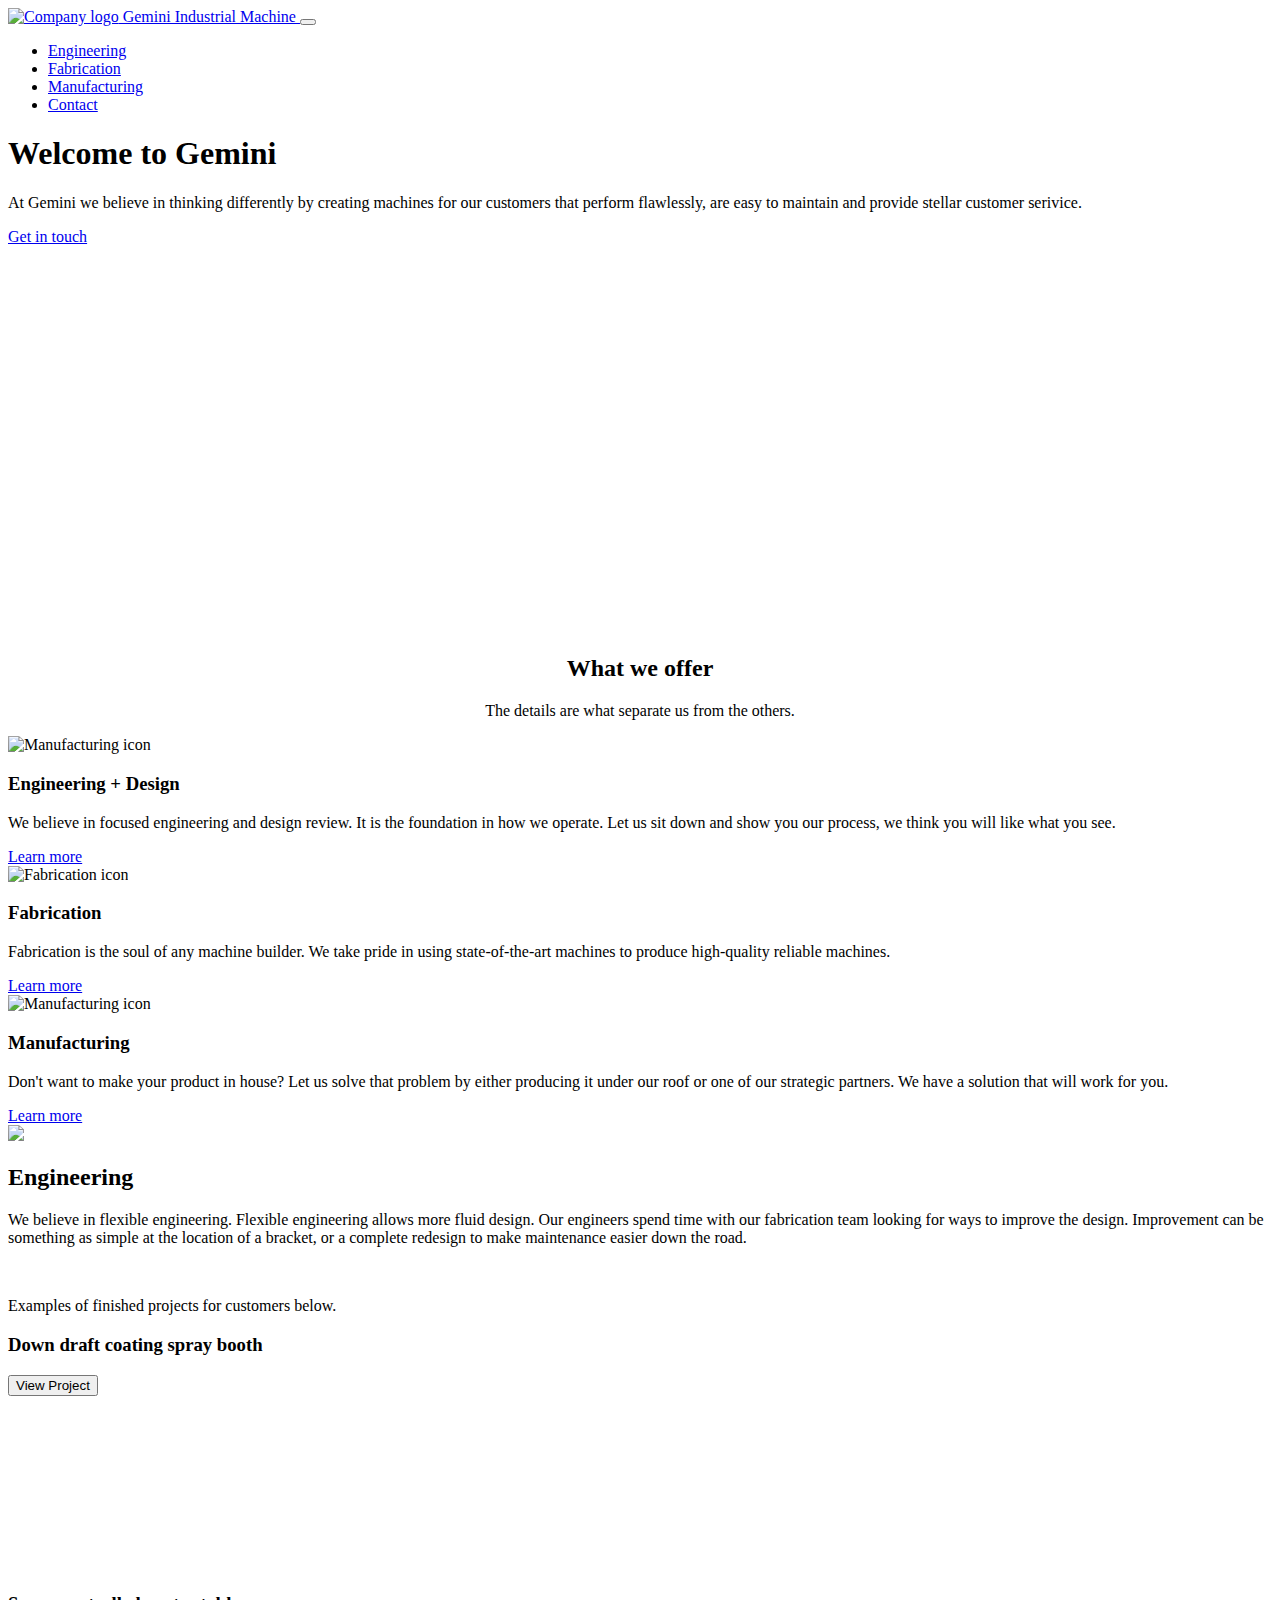
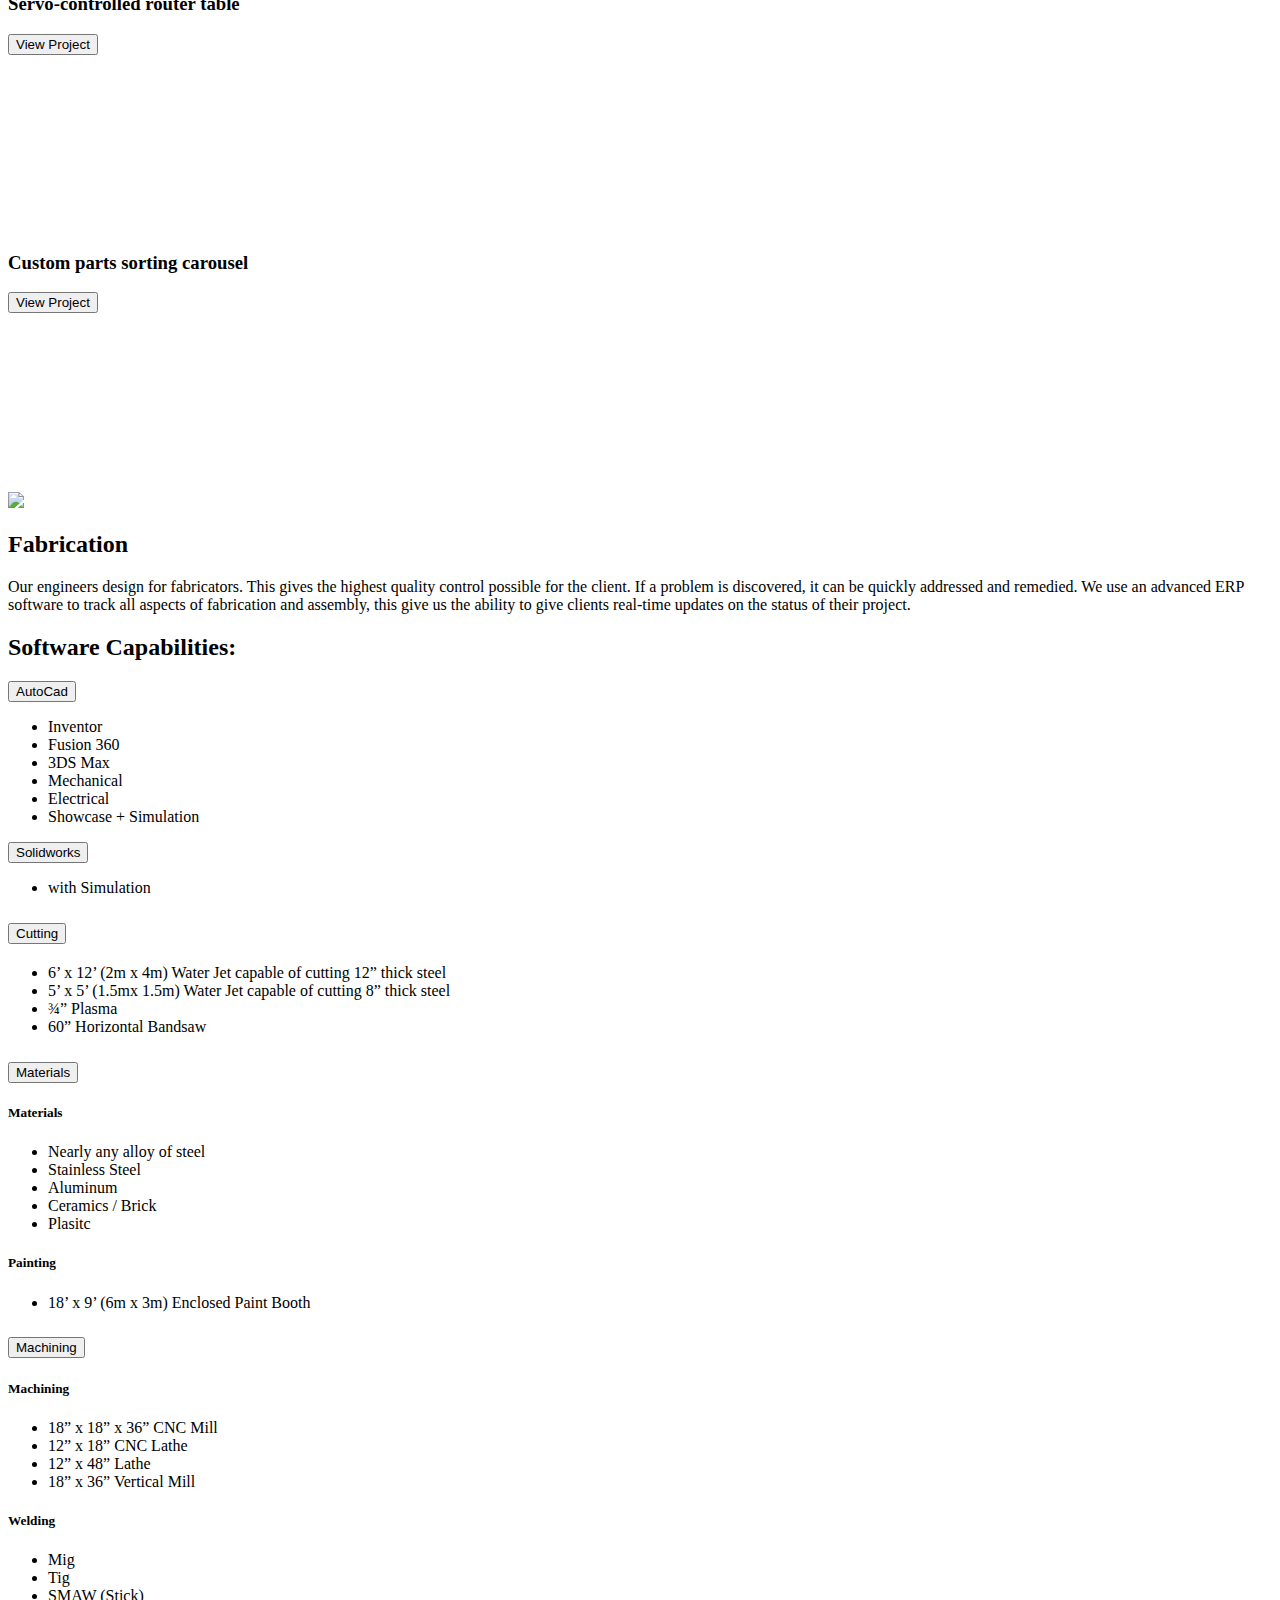
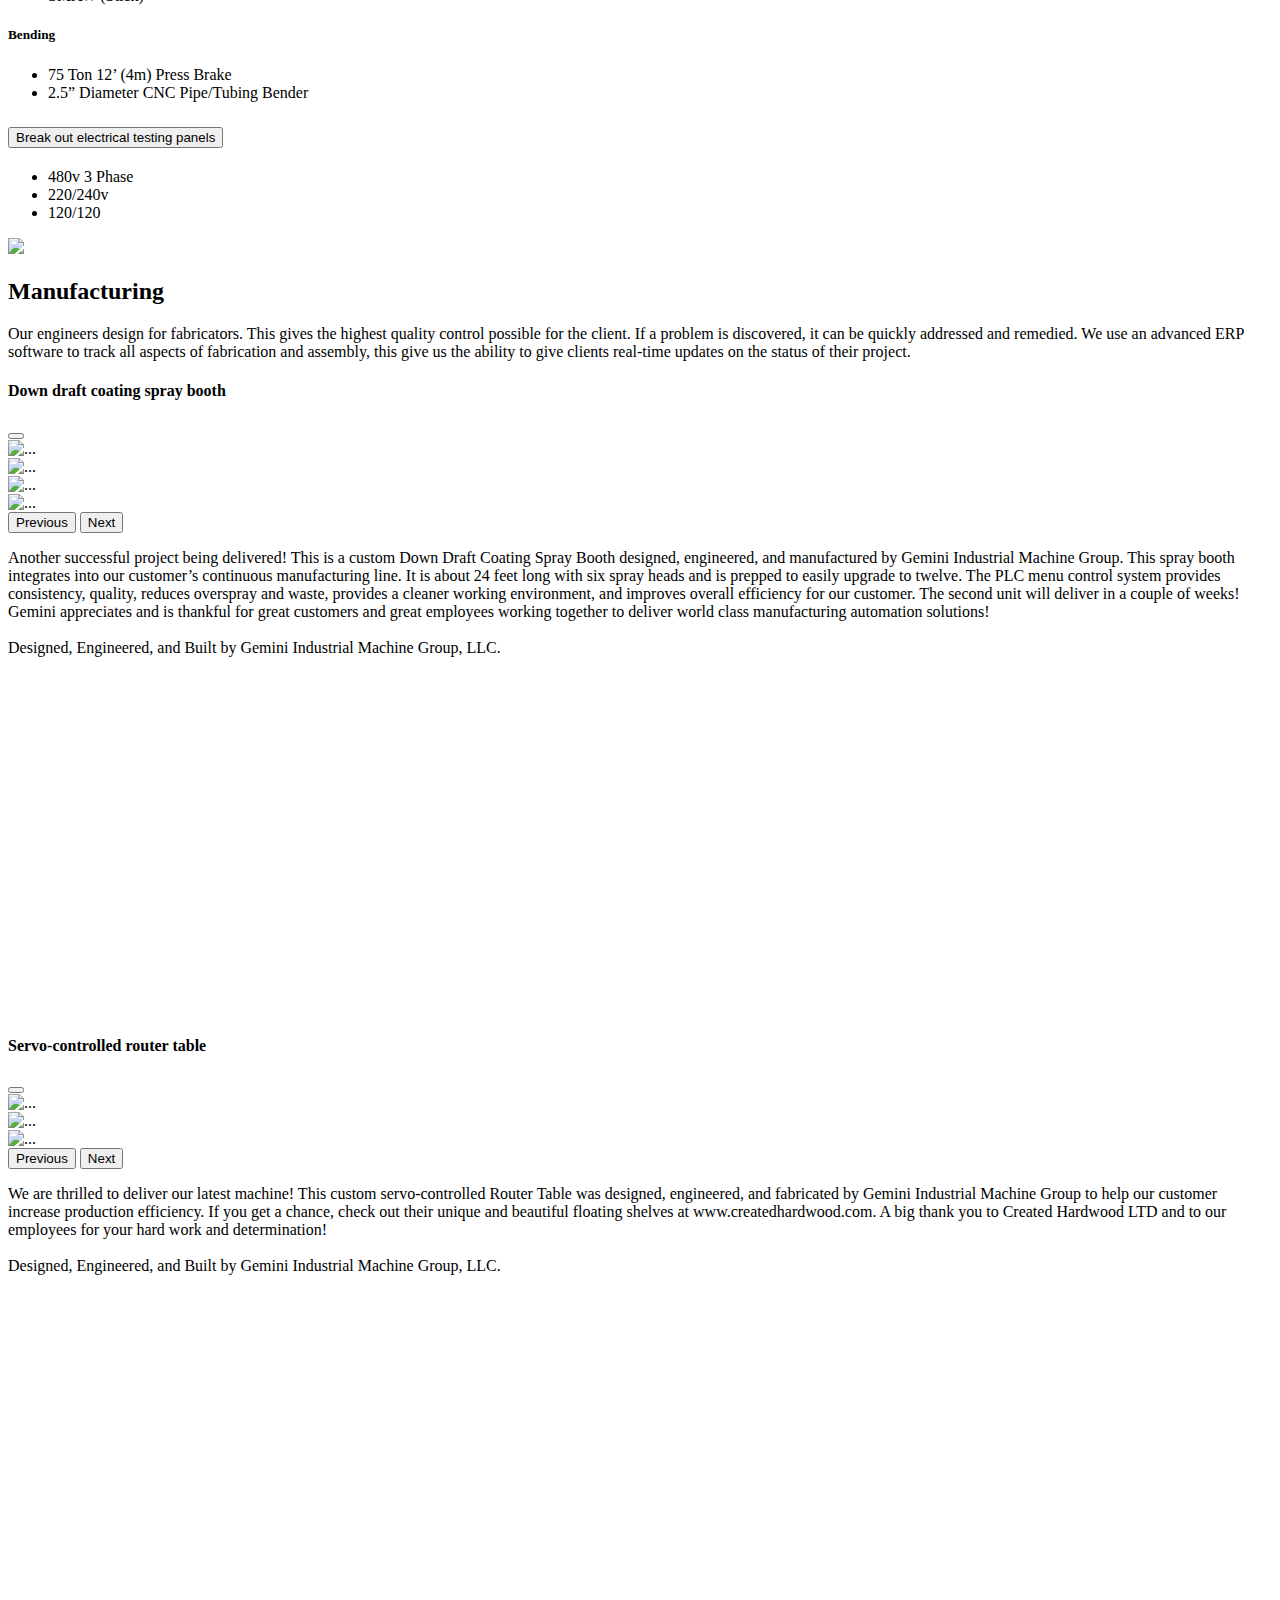
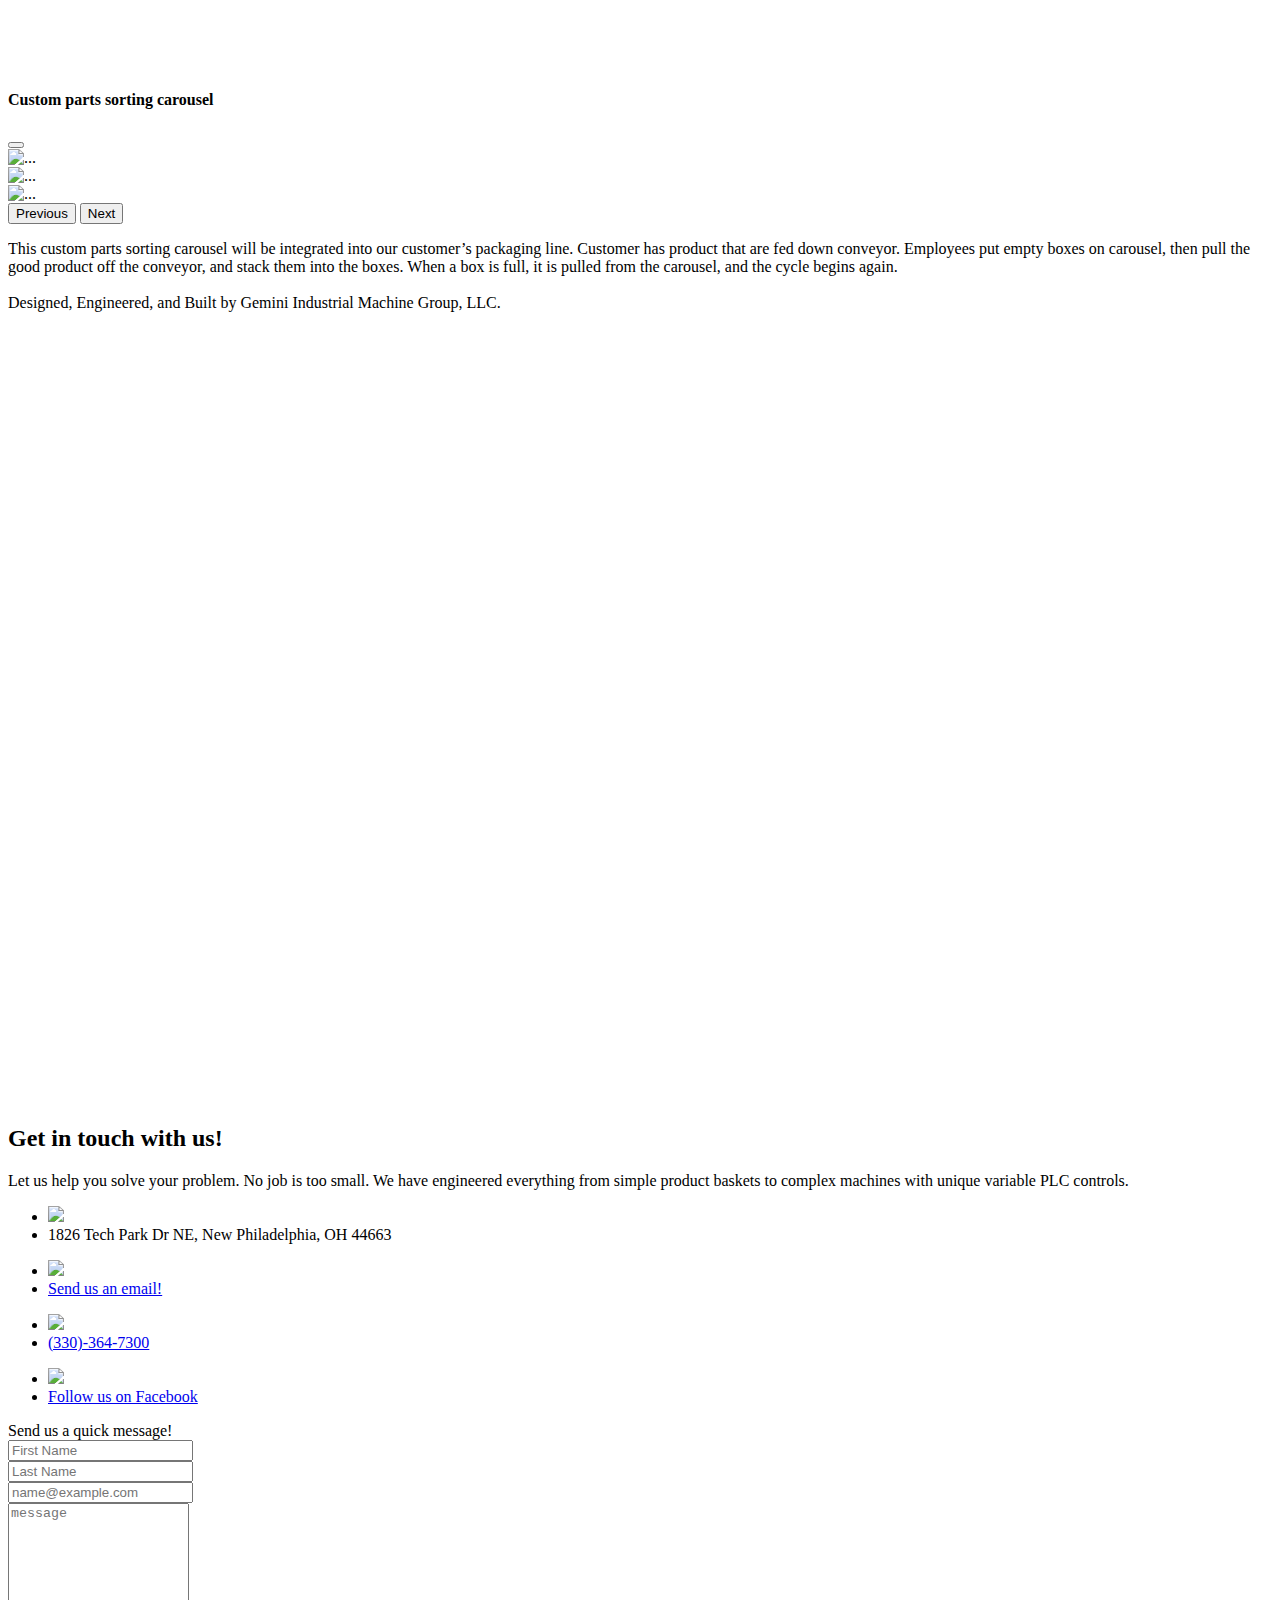
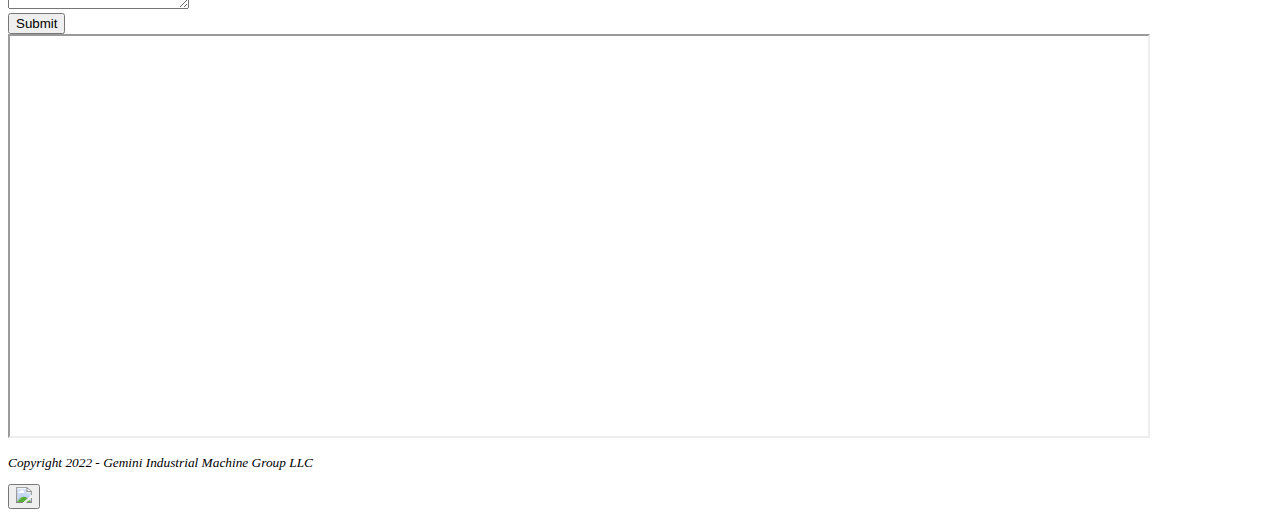
==== index.html @ a51ede76 "Add files via upload" ====
<!DOCTYPE html>
<html lang="en">
<head>
  <meta charset="UTF-8">
  <meta http-equiv="X-UA-Compatible" content="IE=edge">
  <meta name="viewport" content="width=device-width, initial-scale=1.0">
  <title>Gemini - Home</title>
  <link rel="stylesheet" href="/sass/main.css">
  <link rel="stylesheet" href="styles.css">
  <script defer src="https://cdn.jsdelivr.net/npm/bootstrap@5.2.2/dist/js/bootstrap.bundle.min.js" 
    integrity="sha384-OERcA2EqjJCMA+/3y+gxIOqMEjwtxJY7qPCqsdltbNJuaOe923+mo//f6V8Qbsw3" crossorigin="anonymous"></script>
</head>
<header>
  <nav class="navbar fixed-top navbar-expand-md bg-dark">
    <div class="container-fluid">
      <a class="navbar-brand text-light" href="#topHomeContainer">
        <img src="images/geminilogo-removebg-preview.png" alt="Company logo" width="30" height="24" class="d-inline-block align-text-top">
        Gemini Industrial Machine
      </a>
      <button
      type="button"
      data-bs-toggle="collapse"
      data-bs-target="#navbarNav"
      class="navbar-toggler navbar-dark"
      aria-controls="navbarNav"
      aria-expanded="false"
      aria-label="Toggle navigation"
      >
        <span class="navbar-toggler-icon"></span>
      </button>
      <div class="collapse navbar-collapse justify-content-end px-3" id="navbarNav">
        <ul class="navbar-nav navbar-dark align-items-center">
          <li class="nav-item">
            <a href="#engineeringJump" class="nav-link">
              Engineering
            </a>
          </li>
          <li class="nav-item">
            <a href="#fabricationJump" class="nav-link">
              Fabrication
            </a>
          </li>
          <li class="nav-item">
            <a href="#manufacturingJump" class="nav-link">
              Manufacturing
            </a>
          </li>
          <li class="nav-item p-1">
            <a href="#contactJump" class="btn btn-primary px-4">Contact</a>
          </li>
        </ul>
      </div>
    </div>
  </nav>
</header>
<body class="bg-dark" data-bs-spy="scroll" data-bs-target="#navbarNav" data-bs-offset="60">
  <div class="container-fluid d-flex align-items-center mt-1" id="topHomeContainer" style="height: 500px;">
    <div class="container-fluid col-8" id="topHomeInner">
      <h1 class="text-white one animate fadeInUp">Welcome to Gemini</h1>
      <p class="text-light two animate fadeInDown">At Gemini we believe in thinking differently by creating machines for our customers that perform flawlessly,
        are easy to maintain and provide stellar customer serivice.</p>
      <a href="#contactJump" class="btn btn-primary">Get in touch</a>
    </div>
  </div>
  <!--Second header-->
  <div class="container-fluid text-light" id="servicesContainer" style="text-align: center;">
    <h2 class="col-12"><span id="offerTitle">What we offer</span></h2>
    <p class="col-12">The details are what separate us from the others.</p>
  </div>
  <!--What service we offer cards-->
  <div class="row row-cols-1 row-cols-md-2 row-cols-lg-3 g-2 p-4 bg-dark">
    <div class="col">
      <div class="card bg-info text-light" id="servicesCard" style="transition: 0.5s;">
        <div class="card-body d-flex flex-column align-items-center">
          <img class="card-title" src="images/icons8-blueprint-48.png" alt="Manufacturing icon">
          <h3 class="card-title">Engineering + Design</h3>
          <p class="card-text p-3">We believe in focused engineering and design review. It is the foundation in how we operate.
            Let us sit down and show you our process, we think you will like what you see.
          </p>
        </div>
        <div class="card-footer bg-transparent border-0 d-flex justify-content-center">
          <a href="#engineeringJump" class="btn btn-warning">Learn more</a>
        </div>
      </div>
    </div>
      <div class="col">
        <div class="card bg-info text-light" id="servicesCard" style="transition: 0.5s;">
          <div class="card-body d-flex flex-column align-items-center"">
            <img class="card-title" src="images/icons8-steel-i-beam-48.png" alt="Fabrication icon">
            <h3 class="card-title">Fabrication</h3>
            <p class="card-text p-3">Fabrication is the soul of any machine builder. We take pride in using state-of-the-art
              machines to produce high-quality reliable machines.
            </p>
          </div>
          <div class="card-footer bg-transparent border-0 d-flex justify-content-center">
            <a href="#fabricationJump" class="btn btn-warning">Learn more</a>
          </div>
        </div>
      </div>
      <div class="col">
        <div class="card bg-info text-light" id="servicesCard" style="transition: 0.5s;">
          <div class="card-body d-flex flex-column align-items-center">
            <img class="card-title" src="images/icons8-deployment-48.png" alt="Manufacturing icon">
            <h3 class="card-title">Manufacturing</h3>
            <p class="card-text p-3">Don't want to make your product in house? Let us solve that problem by either
              producing it under our roof or one of our strategic partners. We have a solution that will work for you.
            </p>
          </div>
          <div class="card-footer bg-transparent border-0 d-flex justify-content-center">
            <a href="#manufacturingJump" class="btn btn-warning">Learn more</a>
          </div>
        </div>
      </div>
  </div>
  <!--Engineering Section-->
  <div class="container-fluid text-light bg-success p-4" id="engineeringJump">
    <div class="d-inline-flex">
      <img src="images/icons8-blueprint-48.png">
      <h2 class="pt-2 px-2">Engineering</h2>
    </div>
    <p>We believe in flexible engineering. Flexible engineering allows more fluid design. Our engineers spend 
      time with our fabrication team looking for ways to improve the design. Improvement can be something as simple at the 
      location of a bracket, or a complete redesign to make maintenance easier down the road.</p><br>
    <p class="text-warning">Examples of finished projects for customers below.</p>
  </div>
  <div class="container-fluid text-light bg-dark" id="engineeringContent">
    <div class="row row-cols-1 g-4 p-4 bg-dark">
      <div class="col-6">
        <div class="card bg-dark text-warning" id="sprayContainer" style="height: 15rem;">
          <div class="card-body" id="sprayHover">
            <h3 class="card-title">Down draft coating spray booth</h3>
            <button type="button" class="btn btn-outline-warning" data-bs-toggle="modal" data-bs-target="#sprayModal">View Project</button>
          </div>
        </div>
      </div>
      <div class="col-6">
        <div class="card bg-dark text-warning" id="routerContainer" style="height: 15rem;">
          <div class="card-body" id="routerHover">
            <h3 class="card-title">Servo-controlled router table</h3>
            <button type="button" class="btn btn-outline-warning" data-bs-toggle="modal" data-bs-target="#routerModal">View Project</button>
          </div>
        </div>
      </div>
      <div class="col-6">
        <div class="card bg-dark text-warning" id="sortingContainer" style="height: 15rem;">
          <div class="card-body" id="sortingHover">
            <h3 class="card-title">Custom parts sorting carousel</h3>
            <button type="button" class="btn btn-outline-warning" data-bs-toggle="modal" data-bs-target="#sortingModal">View Project</button>
          </div>
        </div>
      </div>
    </div>
  </div>
  <!--Fabrication Section-->
  <div class="container-fluid text-light bg-success p-4" id="fabricationJump">
    <div class="d-inline-flex">
      <img src="images/icons8-steel-i-beam-48.png">
      <h2 class="pt-2 px-3">Fabrication</h2>
    </div>
    <p>Our engineers design for fabricators. This gives the highest quality control possible for the client. 
      If a problem is discovered, it can be quickly addressed and remedied. We use an advanced ERP software to 
      track all aspects of fabrication and assembly, this give us the ability to give clients real-time 
      updates on the status of their project.</p>
  </div>
  <div class="container-fluid d-flex justify-content-center">
    <div class="card mb-3" style="width: 90%; border: none;">
      <div class="row g-0">
        <div class="col-md-4 p-4 bg-info">
          <h2 class="text-warning">Software Capabilities:</h2>
          <div class="row g-2">
            <div class="btn-group col">
              <button class="btn btn-warning btn-lg dropdown-toggle" type="button" data-bs-toggle="dropdown" aria-expanded="false">
                AutoCad
              </button>
              <ul class="dropdown-menu">
                <li class="dropdown-item">Inventor</li>
                <li class="dropdown-item">Fusion 360</li>
                <li class="dropdown-item">3DS Max</li>
                <li class="dropdown-item">Mechanical</li>
                <li class="dropdown-item">Electrical</li>
                <li class="dropdown-item">Showcase + Simulation</li>
              </ul>
            </div>
            <div class="btn-group col">
              <button class="btn btn-warning btn-lg dropdown-toggle" type="button" data-bs-toggle="dropdown" aria-expanded="false">
                Solidworks
              </button>
              <ul class="dropdown-menu">
                <li class="dropdown-item">with Simulation</li>
              </ul>
            </div>
          </div>
        </div>
        <div class="col-md-8">
          <div class="card-body">
            <div class="accordion accordion-flush" id="accordionPanelsStayOpenExample">
              <div class="accordion-item">
                <h2 class="accordion-header" id="panelsStayOpen-headingOne">
                  <button class="accordion-button" type="button" data-bs-toggle="collapse" data-bs-target="#panelsStayOpen-collapseOne" aria-expanded="true" aria-controls="panelsStayOpen-collapseOne">
                    Cutting
                  </button>
                </h2>
                <div id="panelsStayOpen-collapseOne" class="accordion-collapse collapse show" aria-labelledby="panelsStayOpen-headingOne">
                  <div class="accordion-body">
                    <ul class="list-group list-group-flush">
                      <li class="list-group-item">6’ x 12’ (2m x 4m) Water Jet capable of cutting 12” thick steel</li>
                      <li class="list-group-item">5’ x 5’ (1.5mx 1.5m) Water Jet capable of cutting 8” thick steel</li>
                      <li class="list-group-item">¾” Plasma</li>
                      <li class="list-group-item">60” Horizontal Bandsaw</li>
                    </ul>
                  </div>
                </div>
              </div>
              <div class="accordion-item">
                <h2 class="accordion-header" id="panelsStayOpen-headingTwo">
                  <button class="accordion-button collapsed" type="button" data-bs-toggle="collapse" data-bs-target="#panelsStayOpen-collapseTwo" aria-expanded="false" aria-controls="panelsStayOpen-collapseTwo">
                    Materials
                  </button>
                </h2>
                <div id="panelsStayOpen-collapseTwo" class="accordion-collapse collapse" aria-labelledby="panelsStayOpen-headingTwo">
                  <div class="accordion-body">
                    <h5>Materials</h5>
                    <ul class="list-group list-group-flush">
                      <li class="list-group-item">Nearly any alloy of steel</li>
                      <li class="list-group-item">Stainless Steel</li>
                      <li class="list-group-item">Aluminum</li>
                      <li class="list-group-item">Ceramics / Brick</li>
                      <li class="list-group-item">Plasitc</li>
                    </ul>
                    <h5>Painting</h5>
                    <ul class="list-group list-group-flush">
                      <li class="list-group-item">18’ x 9’ (6m x 3m) Enclosed Paint Booth</li>
                    </ul>
                  </div>
                </div>
              </div>
              <div class="accordion-item">
                <h2 class="accordion-header" id="panelsStayOpen-headingThree">
                  <button class="accordion-button collapsed" type="button" data-bs-toggle="collapse" data-bs-target="#panelsStayOpen-collapseThree" aria-expanded="false" aria-controls="panelsStayOpen-collapseThree">
                    Machining
                  </button>
                </h2>
                <div id="panelsStayOpen-collapseThree" class="accordion-collapse collapse" aria-labelledby="panelsStayOpen-headingThree">
                  <div class="accordion-body">
                    <h5>Machining</h5>
                    <ul class="list-group list-group-flush">
                      <li class="list-group-item">18” x 18” x 36” CNC Mill</li>
                      <li class="list-group-item">12” x 18” CNC Lathe</li>
                      <li class="list-group-item">12” x 48” Lathe</li>
                      <li class="list-group-item">18” x 36” Vertical Mill</li>
                    </ul>
                    <h5>Welding</h5>
                    <ul class="list-group list-group-flush">
                      <li class="list-group-item">Mig</li>
                      <li class="list-group-item">Tig</li>
                      <li class="list-group-item">SMAW (Stick)</li>
                    </ul>
                    <h5>Bending</h5>
                    <ul class="list-group list-group-flush">
                      <li class="list-group-item">75 Ton 12’ (4m) Press Brake</li>
                      <li class="list-group-item">2.5” Diameter CNC Pipe/Tubing Bender</li>
                    </ul>
                  </div>
                </div>
              </div>
              <div class="accordion-item">
                <h2 class="accordion-header" id="panelsStayOpen-headingFour">
                  <button class="accordion-button collapsed" type="button" data-bs-toggle="collapse" data-bs-target="#panelsStayOpen-collapseFour" aria-expanded="false" aria-controls="panelsStayOpen-collapseFour">
                    Break out electrical testing panels
                  </button>
                </h2>
                <div id="panelsStayOpen-collapseFour" class="accordion-collapse collapse" aria-labelledby="panelsStayOpen-headingFour">
                  <div class="accordion-body">
                    <ul class="list-group list-group-flush">
                      <li class="list-group-item">480v 3 Phase</li>
                      <li class="list-group-item">220/240v</li>
                      <li class="list-group-item">120/120</li>
                    </ul>
                  </div>
                </div>
              </div>
            </div>
          </div>
        </div>
      </div>
    </div>
  </div>
  <!--Manufacturing Section-->
  <div class="container-fluid text-light bg-success p-4" id="manufacturingJump">
    <div class="d-inline-flex">
      <img src="images/icons8-deployment-48.png">
      <h2 class="pt-2 px-3">Manufacturing</h2>
    </div>
    <p>Our engineers design for fabricators. This gives the highest quality control possible for the client. 
      If a problem is discovered, it can be quickly addressed and remedied. We use an advanced ERP software to 
      track all aspects of fabrication and assembly, this give us the ability to give clients real-time 
      updates on the status of their project.</p>
  </div>
  <!--Project example Modals-->
  <div class="modal fade" id="sprayModal" data-bs-backdrop="static"
        data-bs-keyboard="false" tabindex="-1" aria-labelledby="launchsprayModallabel" aria-hidden="true">
    <div class=" modal-dialog modal-dialog-centered">
      <div class="modal-content">
        <div class="modal-header bg-light text-dark">
          <h4 class="modal-title">Down draft coating spray booth</h4>
          <button type="button" class="btn-close bg-light" data-bs-dismiss="modal" aria-label="Close"></button>
        </div>
        <div class="container modal-body bg-light" style="height: 36rem;">
          <div id="carouselExampleInterval" class="carousel slide" data-bs-ride="carousel">
            <div class="carousel-inner" style="max-height: 16rem;">
              <div class="carousel-item active" data-bs-interval="10000">
                <img src="images/projectex/273498641_1624697904564919_6473138236758421660_n.jpeg" class="d-block w-100" alt="...">
              </div>
              <div class="carousel-item" data-bs-interval="2000">
                <img src="images/projectex/273515374_1624698021231574_8656207759647378566_n.jpeg" class="d-block w-100" alt="...">
              </div>
              <div class="carousel-item" data-bs-interval="2000">
                <img src="images/projectex/273524333_1624697924564917_5977651336878172195_n.jpeg" class="d-block w-100" alt="...">
              </div>
              <div class="carousel-item" data-bs-interval="2000">
                <img src="images/projectex/273731153_1624697921231584_4314818529433452618_n.jpeg" class="d-block w-100" alt="...">
              </div>
            </div>
            <button class="carousel-control-prev" type="button" data-bs-target="#carouselExampleInterval" data-bs-slide="prev">
              <span class="carousel-control-prev-icon" aria-hidden="true"></span>
              <span class="visually-hidden">Previous</span>
            </button>
            <button class="carousel-control-next" type="button" data-bs-target="#carouselExampleInterval" data-bs-slide="next">
              <span class="carousel-control-next-icon" aria-hidden="true"></span>
              <span class="visually-hidden">Next</span>
            </button>
          </div>
          <div class="container-fluid text-dark py-3" data-bs-spy="scroll" data-bs-offset="0" tabindex="0" style="overflow-y: scroll; height: 16rem;" id="modalScroll">
            <p>Another successful project being delivered! This is a custom Down Draft Coating
              Spray Booth designed, engineered, and manufactured by Gemini Industrial Machine Group. This spray booth integrates into our
              customer’s continuous manufacturing line. It is about 24 feet long with six spray heads and is prepped to easily upgrade to twelve. The PLC menu control system provides consistency,
              quality, reduces overspray and waste, provides a cleaner working environment, and improves overall efficiency for our customer.  The second unit will deliver in a couple of weeks!
              Gemini appreciates and is thankful for great customers and great employees working together to deliver world class manufacturing automation solutions!
              <br><br>Designed, Engineered, and Built by Gemini Industrial Machine Group, LLC.</p>
          </div>
        </div>
      </div>
    </div>
  </div>
  <div class="modal fade" id="routerModal" data-bs-backdrop="static"
        data-bs-keyboard="false" tabindex="-1" aria-labelledby="launchrouterModallabel" aria-hidden="true">
    <div class=" modal-dialog modal-dialog-centered">
      <div class="modal-content">
        <div class="modal-header bg-light text-dark">
          <h4 class="modal-title">Servo-controlled router table</h4>
          <button type="button" class="btn-close bg-light" data-bs-dismiss="modal" aria-label="Close"></button>
        </div>
        <div class="container modal-body bg-light" style="height: 36rem;">
          <div id="carouselExampleServo" class="carousel slide" data-bs-ride="carousel">
            <div class="carousel-inner" style="max-height: 16rem;">
              <div class="carousel-item active" data-bs-interval="10000">
                <img src="images/projectex/servo1.jpeg" class="d-block w-100" alt="...">
              </div>
              <div class="carousel-item" data-bs-interval="2000">
                <img src="images/projectex/servo2.jpeg" class="d-block w-100" alt="...">
              </div>
              <div class="carousel-item" data-bs-interval="2000">
                <img src="images/projectex/servo3.jpeg" class="d-block w-100" alt="...">
              </div>
            </div>
            <button class="carousel-control-prev" type="button" data-bs-target="#carouselExampleServo" data-bs-slide="prev">
              <span class="carousel-control-prev-icon" aria-hidden="true"></span>
              <span class="visually-hidden">Previous</span>
            </button>
            <button class="carousel-control-next" type="button" data-bs-target="#carouselExampleServo" data-bs-slide="next">
              <span class="carousel-control-next-icon" aria-hidden="true"></span>
              <span class="visually-hidden">Next</span>
            </button>
          </div>
          <div class="container-fluid text-dark py-3" data-bs-spy="scroll" data-bs-offset="0" tabindex="0" style="overflow-y: scroll; height: 16rem;" id="modalScroll">
            <p>We are thrilled to deliver our latest machine! This custom servo-controlled Router Table was designed, engineered, and fabricated by Gemini 
              Industrial Machine Group to help our customer increase production efficiency. If you get a chance, check out their unique and beautiful floating shelves at www.createdhardwood.com. 
              A big thank you to Created Hardwood LTD and to our employees for your hard work and determination!
              <br><br>Designed, Engineered, and Built by Gemini Industrial Machine Group, LLC.</p>
          </div>
        </div>
      </div>
    </div>
  </div>
  <div class="modal fade" id="sortingModal" data-bs-backdrop="static"
        data-bs-keyboard="false" tabindex="-1" aria-labelledby="launchsortingModallabel" aria-hidden="true">
    <div class=" modal-dialog modal-dialog-centered">
      <div class="modal-content">
        <div class="modal-header bg-light text-dark">
          <h4 class="modal-title">Custom parts sorting carousel</h4>
          <button type="button" class="btn-close bg-light" data-bs-dismiss="modal" aria-label="Close"></button>
        </div>
        <div class="container modal-body bg-light" style="height: 36rem;">
          <div id="carouselExampleSorting" class="carousel slide" data-bs-ride="carousel">
            <div class="carousel-inner" style="max-height: 16rem;">
              <div class="carousel-item active" data-bs-interval="10000">
                <img src="images/projectex/sorting1.jpeg" class="d-block w-100" alt="...">
              </div>
              <div class="carousel-item" data-bs-interval="2000">
                <img src="images/projectex/sorting2.jpeg" class="d-block w-100" alt="...">
              </div>
              <div class="carousel-item" data-bs-interval="2000">
                <img src="images/projectex/sorting3.jpeg" class="d-block w-100" alt="...">
              </div>
            </div>
            <button class="carousel-control-prev" type="button" data-bs-target="#carouselExampleSorting" data-bs-slide="prev">
              <span class="carousel-control-prev-icon" aria-hidden="true"></span>
              <span class="visually-hidden">Previous</span>
            </button>
            <button class="carousel-control-next" type="button" data-bs-target="#carouselExampleSorting" data-bs-slide="next">
              <span class="carousel-control-next-icon" aria-hidden="true"></span>
              <span class="visually-hidden">Next</span>
            </button>
          </div>
          <div class="container-fluid text-dark py-3" data-bs-spy="scroll" data-bs-offset="0" tabindex="0" style="overflow-y: scroll; height: 16rem;" id="modalScroll">
            <p>This custom parts sorting carousel will be integrated into our customer’s packaging line. Customer has product that are fed down conveyor. 
              Employees put empty boxes on carousel, then pull the good product off the conveyor, and stack them into the boxes. When a box is full, it is pulled from the carousel, and the cycle begins again.<br><br>
              Designed, Engineered, and Built by Gemini Industrial Machine Group, LLC.</p>
          </div>
        </div>
      </div>
    </div>
  </div>
  <!--Contact Section-->
  <div class="container-fluid bg-success" style="margin-top: 25rem;" id="contactJump">
    <div class="container-fluid text-light bg-success p-4" id="serviceTitle">
      <h2>Get in touch with us!</h2>
      <p>Let us help you solve your problem. No job is too small. We have engineered everything from simple product baskets to complex machines with unique variable PLC controls.</p>
    </div>
    <div class="row row-cols-1">
      <div class="row mt-5">
        <div class="col" id="contactLinks">
          <ul class="list-group list-group-horizontal py-4">
            <li class="list-group-item bg-success">
              <img src="images/contacticons/icons8-address-48.png">
            </li>
            <li class="list-group-item d-flex align-items-center bg-success text-light">1826 Tech Park Dr NE, New Philadelphia, OH 44663</li>
          </ul>
          <ul class="list-group list-group-horizontal py-4">
            <li class="list-group-item bg-success">
              <img src="images/contacticons/icons8-mailbox-48.png">
            </li>
            <li class="list-group-item d-flex align-items-center bg-success text-light">
              <a href="mailto:info@geminiindustrial.com">Send us an email!</a>
            </li>
          </ul>
          <ul class="list-group list-group-horizontal py-4">
            <li class="list-group-item bg-success">
              <img src="images/contacticons/icons8-hand-with-smartphone-48.png">
            </li>
            <li class="list-group-item d-flex align-items-center bg-success text-light">
              <a href="tel:330-364-7300">(330)-364-7300</a>
            </li>
          </ul>
          <ul class="list-group list-group-horizontal py-4">
            <li class="list-group-item bg-success">
              <img src="images/contacticons/icons8-facebook-48.png">
            </li>
            <li class="list-group-item d-flex align-items-center bg-success text-light">
              <a href="https://www.facebook.com/geminiindustrialmachine">Follow us on Facebook</a>
            </li>
          </ul>
        </div>
        <div class="col mt-4">
          <label class="text-light">Send us a quick message!</label>
          <form action="https://formsubmit.co/anthonydefine@icloud.com" method="POST">
            <input type="text" name="_honey" style="display:none">
            <input type="hidden" name="_captcha" value="false">
            <div class="row">
              <div class="col py-4">
                <div>
                  <input class="form-control" type="text" name="First name" placeholder="First Name" required>
                </div>
              </div>
              <div class="col py-4">
                <div>
                  <input class="form-control" type="text" name="Last name" placeholder="Last Name" required>
                </div>
              </div>
            </div>         
              <div class="py-4">
                <input type="email" class="form-control" name="email" placeholder="name@example.com" required>
              </div>
              <div class="py-4">
                <textarea class="form-control" name="message" placeholder="message" style="height: 100px" required></textarea>
              </div>
            <div class="row mt-2 d-flex justify-content-center">
              <button class="btn btn-outline-warning" type="submit" style="max-width: 150px;">Submit</button>
            </div>
          </form>
        </div>
      </div>
    </div>
    <div class="row d-flex justify-content-center">
      <iframe src="https://www.google.com/maps/embed?pb=!1m18!1m12!1m3!1d3639.1205611721116!2d-81.4082565!3d40.484642!2m3!1f0!2f0!3f0!3m2!1i1024!2i768!4f13.1!3m3!1m2!1s0x8836e21c31268f79%3A0xaabcd43f8bfa3f5c!2sGemini%20Industrial%20Machine%20Group%20LLC!5e1!3m2!1sen!2sus!4v1668133338104!5m2!1sen!2sus" width="90%" height="400" style="border:1;" allowfullscreen="" loading="lazy" referrerpolicy="no-referrer-when-downgrade"></iframe>
    </div>
  </div>
  <!--Footer w/ scroll to top button-->
  <div class="mt-2">
    <nav class="navbar sticky-bottom text-light navbar-dark bg-dark" id="footerNav">
      <div class="container-fluid justify-content-center pt-2">
        <p style="font-size: smaller;"><i>Copyright 2022 - Gemini Industrial Machine Group LLC</i></p>
      </div>
    </nav>
    <button type="button" id="scrollTopBtn" class="btn float-end rounded-pill" data-bs-toggle="tooltip" data-bs-placement="left" title="scroll to top!">
      <img src="images/output-onlinegiftools.gif" id="scrollImg">
    </button>
  </div>
  <script src="gemini.js"></script>
</body>
</html>
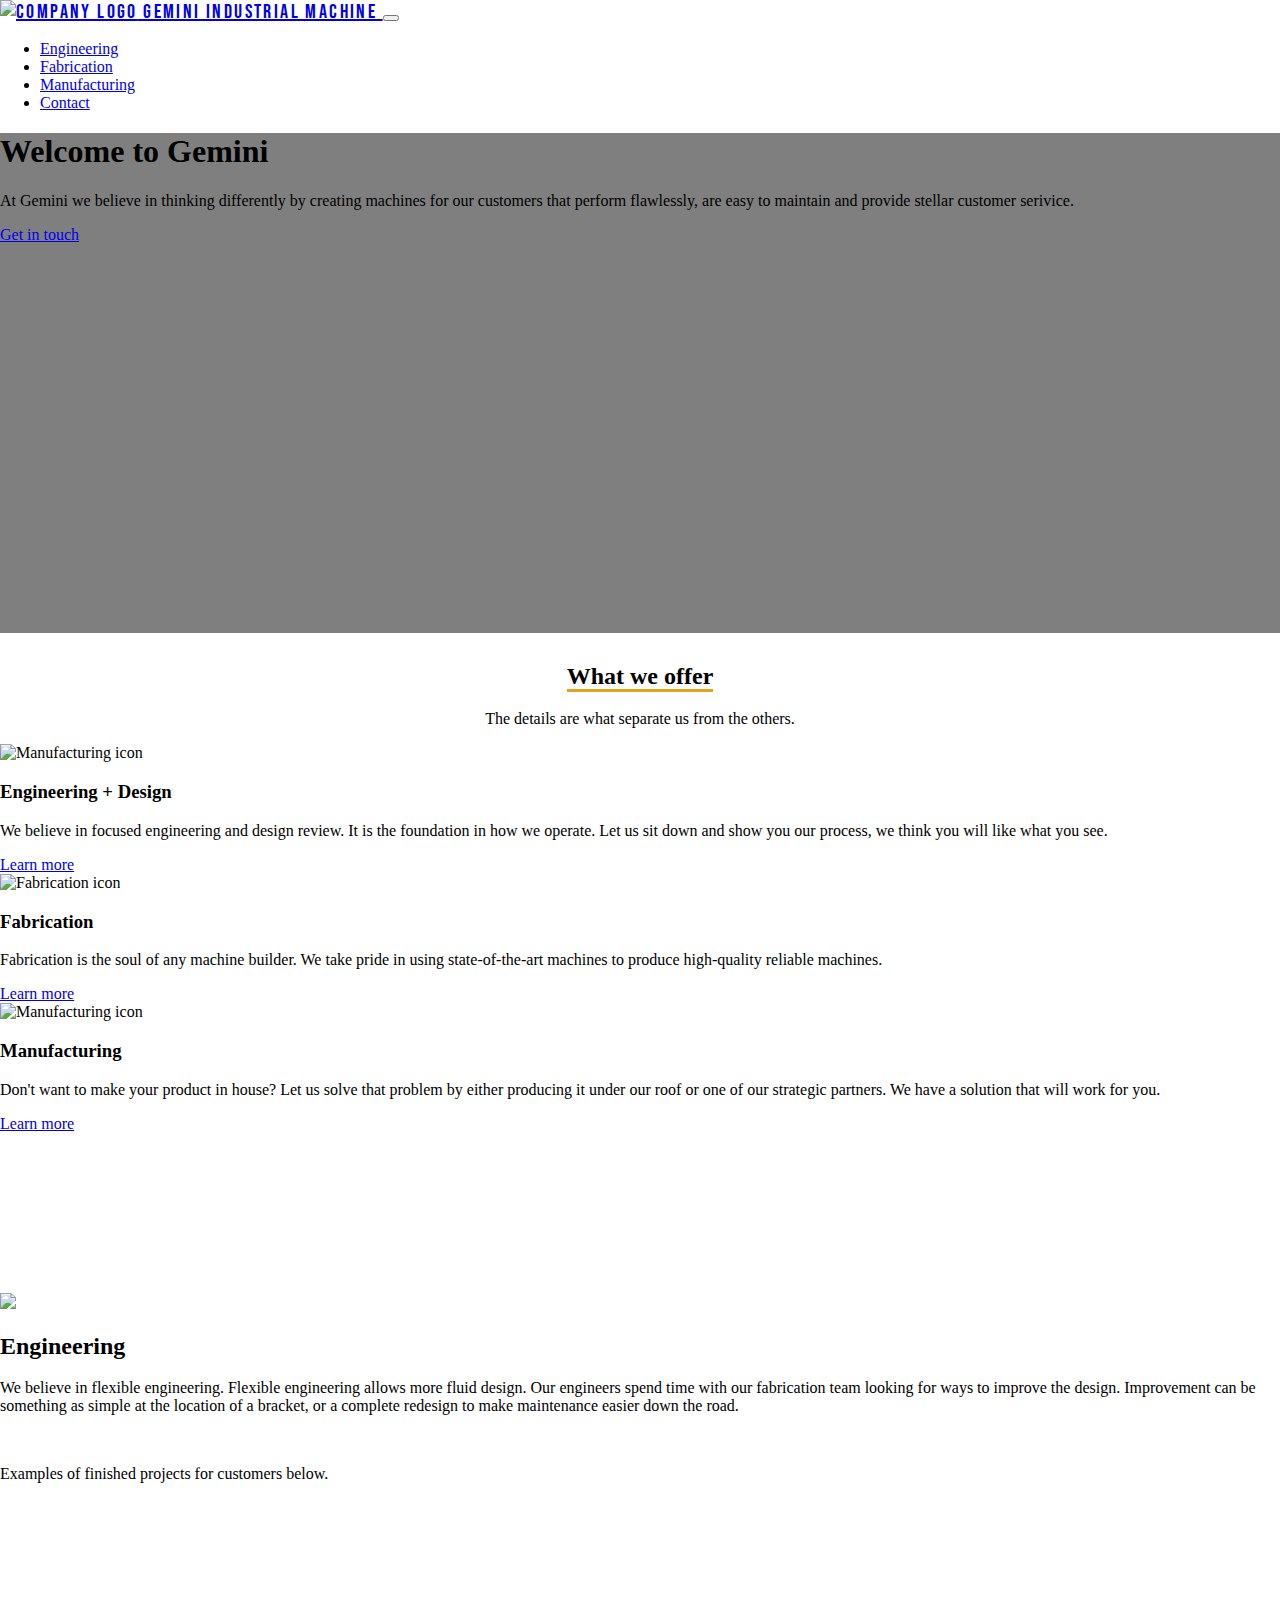
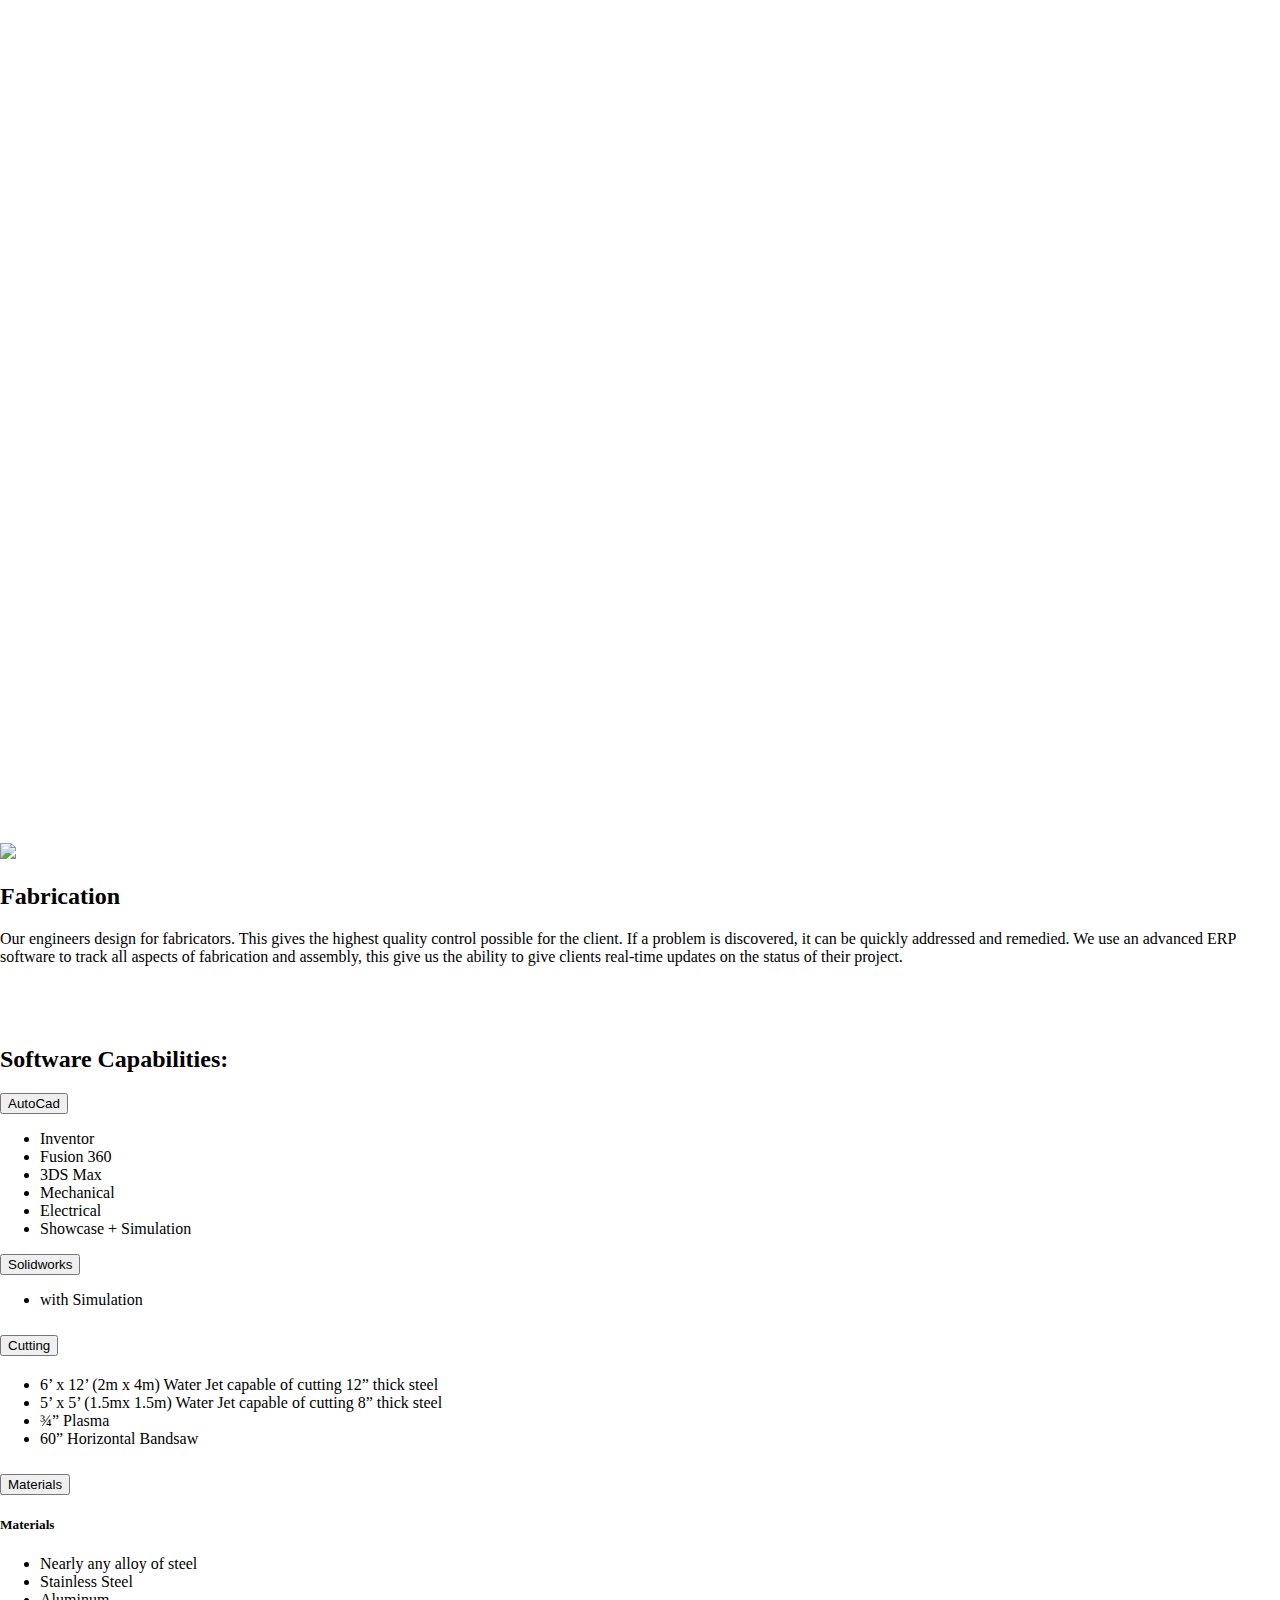
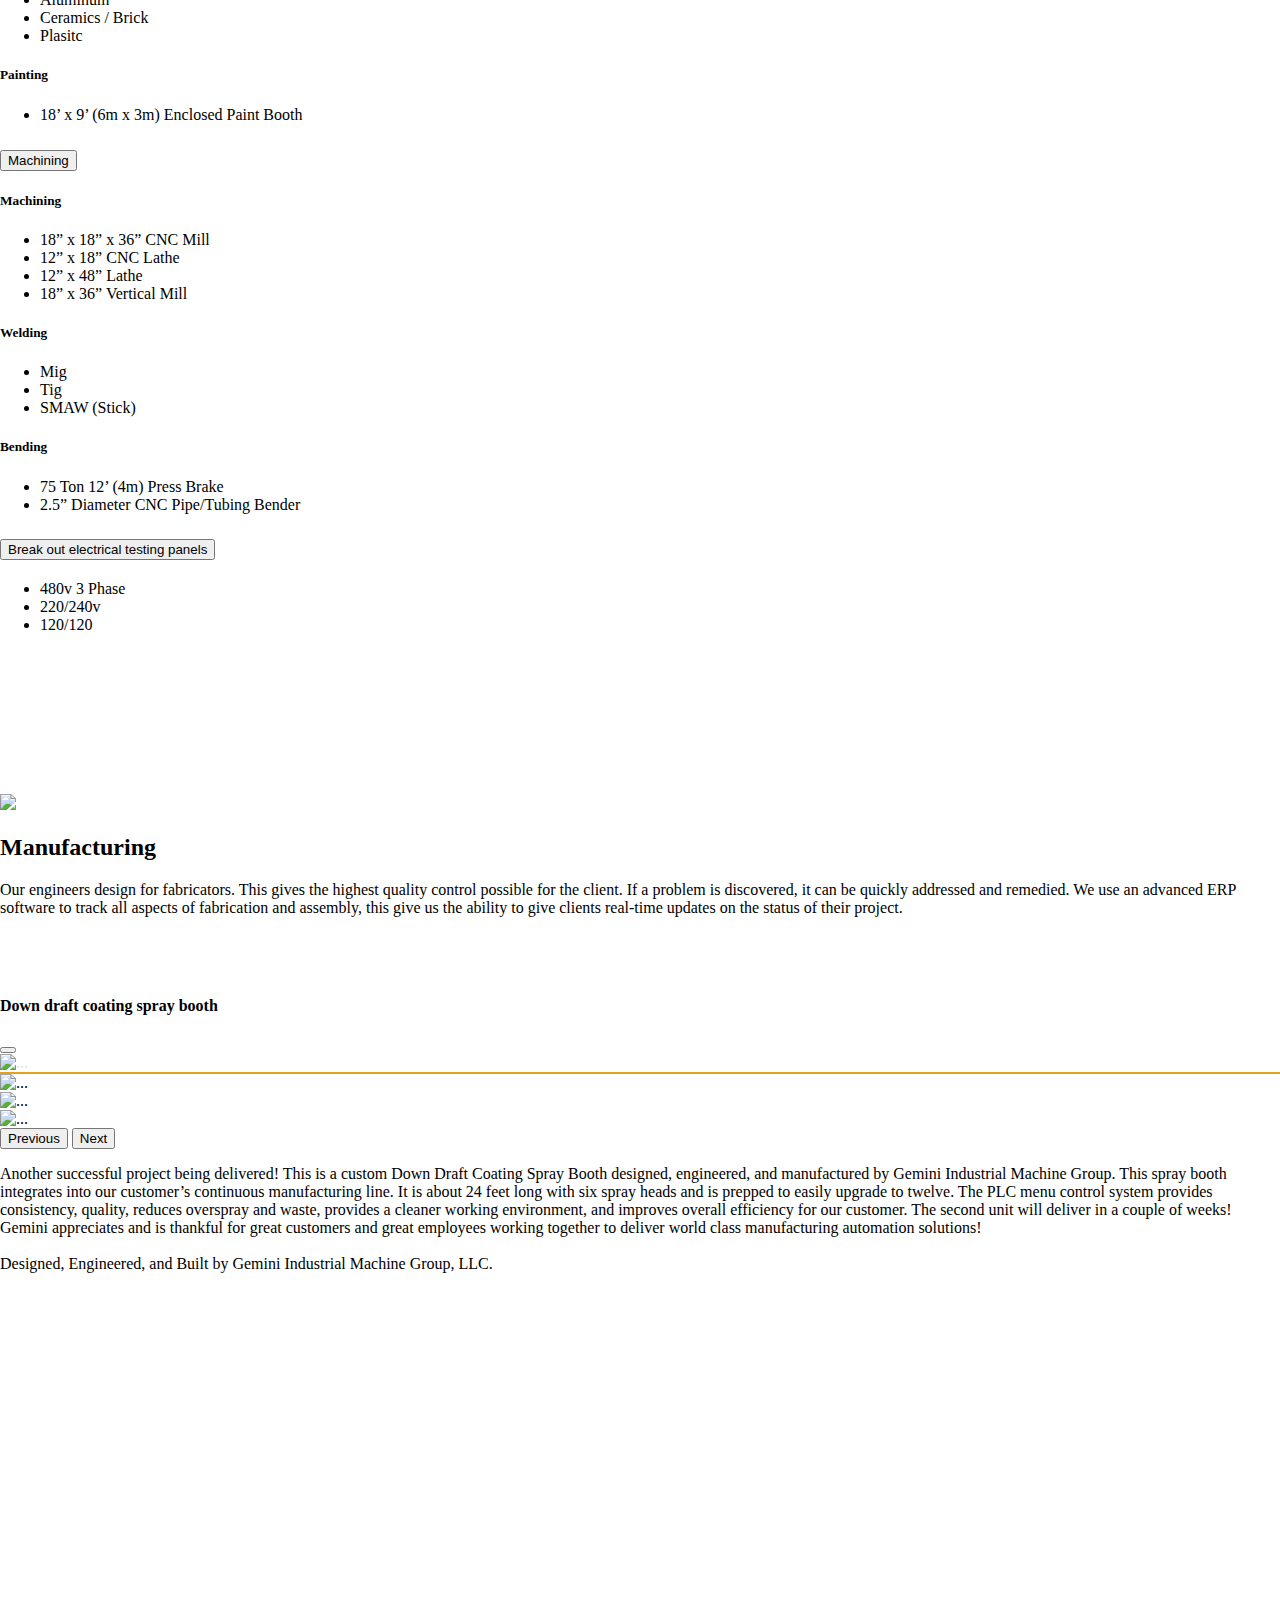
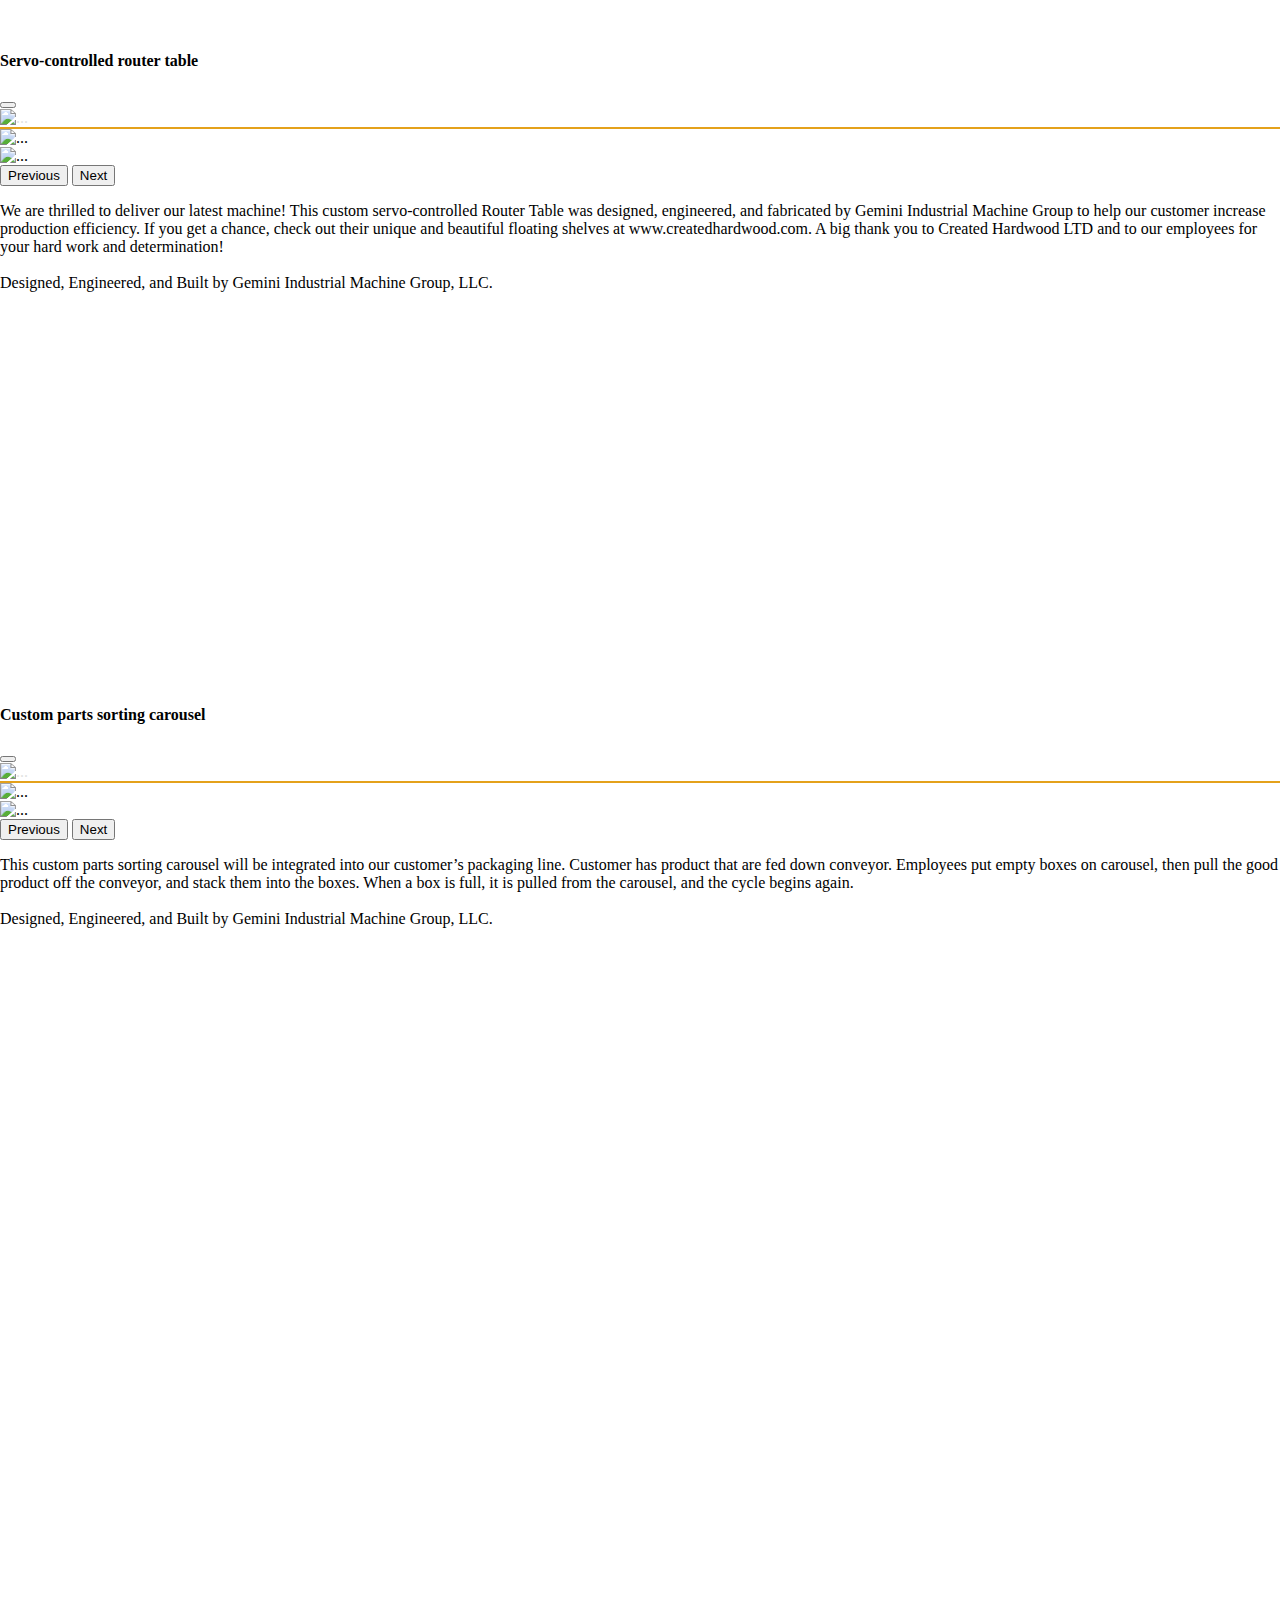
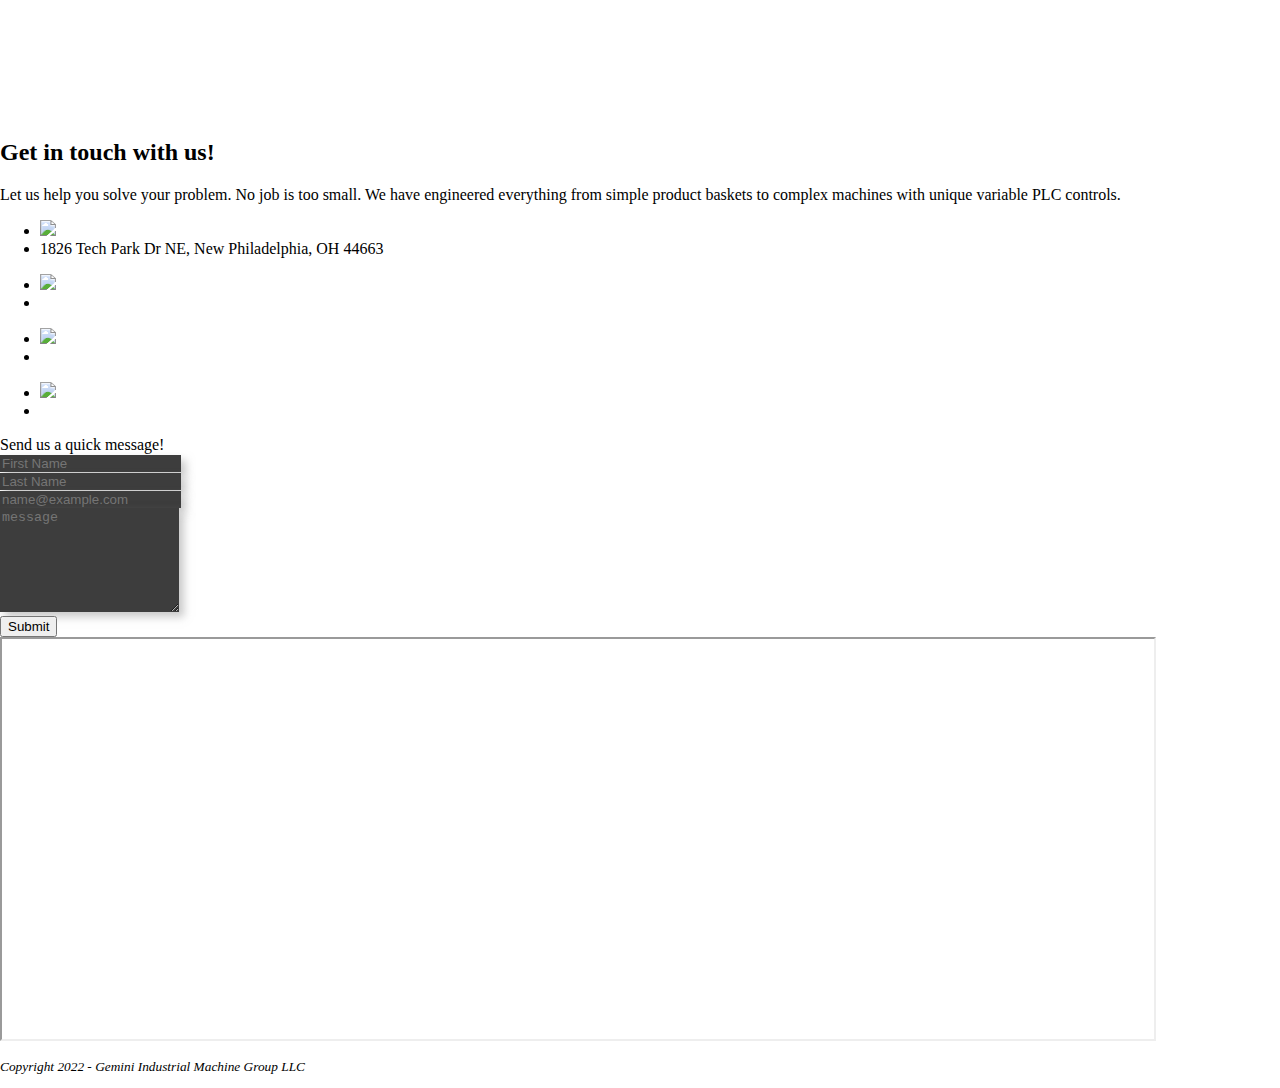
==== commit 10b18f6d: "Add files via upload" ====
--- a/index.html
+++ b/index.html
@@ -463,9 +463,10 @@
         </div>
         <div class="col mt-4">
           <label class="text-light">Send us a quick message!</label>
-          <form action="https://formsubmit.co/anthonydefine@icloud.com" method="POST">
+          <form action="https://formsubmit.co/anthonydefine@icloud.com" method="POST" id="messageForm">
             <input type="text" name="_honey" style="display:none">
             <input type="hidden" name="_captcha" value="false">
+            <input type="hidden" name="_next" value="openModal()">
             <div class="row">
               <div class="col py-4">
                 <div>
@@ -479,10 +480,10 @@
               </div>
             </div>         
               <div class="py-4">
-                <input type="email" class="form-control" name="email" placeholder="name@example.com" required>
+                <input type="email" class="form-control" name="Email" placeholder="name@example.com" required>
               </div>
               <div class="py-4">
-                <textarea class="form-control" name="message" placeholder="message" style="height: 100px" required></textarea>
+                <textarea class="form-control" name="Message" placeholder="message" style="height: 100px" required></textarea>
               </div>
             <div class="row mt-2 d-flex justify-content-center">
               <button class="btn btn-outline-warning" type="submit" style="max-width: 150px;">Submit</button>
--- a/styles.css
+++ b/styles.css
@@ -0,0 +1,273 @@
+
+@import url('https://fonts.googleapis.com/css2?family=Bebas+Neue&display=swap');
+
+html {
+  scroll-padding-top: 50px;
+  scroll-behavior: smooth;
+}
+
+body {
+  position: relative;
+  margin: 0;
+  -ms-overflow-style: none;
+  scrollbar-width: none;
+}
+body::-webkit-scrollbar {
+  display: none;
+}
+/*NavBar additional styling*/
+.active, .nav-link:hover {
+  color: rgb(226, 226, 226);
+  border-bottom: 2px solid #E4A11B;
+  transition: ease-in 0.2s;
+}
+.navbar-brand {
+  font-family: 'Bebas Neue', cursive !important;
+  font-size: 20px;
+  letter-spacing: 0.15rem;
+}
+/*Cover frame animation*/
+@-webkit-keyframes fadeInUp {
+  from {
+    opacity: 0;
+    -webkit-transform: translate3d(0, 100%, 0);
+    transform: translate3d(0, 100%, 0);
+  }
+
+  to {
+    opacity: 1;
+    -webkit-transform: none;
+    transform: none;
+  }
+}
+@keyframes fadeInUp {
+  from {
+    opacity: 0;
+    -webkit-transform: translate3d(0, 100%, 0);
+    transform: translate3d(0, 100%, 0);
+  }
+
+  to {
+    opacity: 1;
+    -webkit-transform: none;
+    transform: none;
+  }
+}
+@-webkit-keyframes fadeInDown {
+  0% {
+    opacity: 0;
+    -webkit-transform: translate3d(0, -100%, 0);
+    transform: translate3d(0, -100%, 0);
+  }
+  100% {
+    opacity: 1;
+    -webkit-transform: none;
+    transform: none;
+  }
+}
+  @keyframes fadeInDown {
+  0% {
+    opacity: 0;
+    -webkit-transform: translate3d(0, -100%, 0);
+    transform: translate3d(0, -100%, 0);
+  }
+  100% {
+    opacity: 1;
+    -webkit-transform: none;
+    transform: none;
+  }
+}
+.fadeInUp {
+  -webkit-animation-name: fadeInUp;
+  animation-name: fadeInUp;
+}
+.fadeInDown {
+  -webkit-animation-name: fadeInDown;
+  animation-name: fadeInDown;
+}
+.animate {
+  -webkit-animation-duration: 1s;
+  animation-duration: 1s;
+  -webkit-animation-fill-mode: both;
+  animation-fill-mode: both;
+}
+.one {
+  -webkit-animation-delay: 0.5s;
+  -moz-animation-delay: 0.5s;
+  animation-delay: 0.5s;
+}
+.two {
+  -webkit-animation-delay: 1.5s;
+  -moz-animation-delay: 1.5s;
+  animation-delay: 1.5s;
+}
+
+#modalScroll {
+  -ms-overflow-style: none;
+  scrollbar-width: none;
+}
+#offerTitle {
+  border-bottom: 3px solid #E4A11B;
+}
+.card-body img {
+  align-content: center;
+}
+#topHomeContainer {
+  background-image: linear-gradient(rgba(0, 0, 0, 0.5), rgba(0, 0, 0, 0.5)),
+  url(images/277588484_659821034989501_2073373032892870726_n.jpg);
+  background-repeat: no-repeat;
+  background-position: center;
+  background-size: cover;
+  margin-bottom: 30px;
+}
+#servicesCard:hover {
+  transform: scale(1.05);
+  border: 3px solid #E4A11B;
+  z-index: 2;
+}
+#sprayContainer {
+  background-image: url(images/projectex/273731153_1624697921231584_4314818529433452618_n.jpeg);
+  background-repeat: no-repeat;
+  background-position: center;
+  background-size: cover;
+  border: none;
+  position: relative;
+}
+#sprayContainer:hover {
+  background-image: linear-gradient(rgba(0, 0, 0, 0.6), rgba(0, 0, 0, 0.6)),
+  url(images/projectex/273731153_1624697921231584_4314818529433452618_n.jpeg);
+}
+#sprayContainer:hover #sprayHover {
+  opacity: 1;
+  z-index: 2;
+  transition: 0.5s;
+}
+#sprayHover {
+  opacity: 0;
+  display: flex;
+  flex-direction: column;
+  align-items: center;
+  position: absolute;
+  top: 50%;
+  left: 50%;
+  margin-right: -50%;
+  transform: translate(-50%, -50%)
+}
+#routerContainer {
+  background-image: url(images/projectex/servo1.jpeg);
+  background-repeat: no-repeat;
+  background-position: center;
+  background-size: cover;
+  border: none;
+  position: relative;
+}
+#routerContainer:hover {
+  background-image: linear-gradient(rgba(0, 0, 0, 0.6), rgba(0, 0, 0, 0.6)),
+  url(images/projectex/servo1.jpeg);
+}
+#routerContainer:hover #routerHover {
+  opacity: 1;
+  z-index: 2;
+  transition: 0.5s;
+}
+#routerHover {
+  opacity: 0;
+  display: flex;
+  flex-direction: column;
+  align-items: center;
+  position: absolute;
+  top: 50%;
+  left: 50%;
+  margin-right: -50%;
+  transform: translate(-50%, -50%)
+}
+#sortingContainer {
+  background-image: url(images/projectex/sorting1.jpeg);
+  background-repeat: no-repeat;
+  background-position: center;
+  background-size: cover;
+  border: none;
+  position: relative;
+}
+#sortingContainer:hover {
+  background-image: linear-gradient(rgba(0, 0, 0, 0.6), rgba(0, 0, 0, 0.6)),
+  url(images/projectex/sorting1.jpeg);
+}
+#sortingContainer:hover #sortingHover {
+  opacity: 1;
+  z-index: 2;
+  transition: 0.5s;
+}
+#sortingHover {
+  opacity: 0;
+  display: flex;
+  flex-direction: column;
+  align-items: center;
+  position: absolute;
+  top: 50%;
+  left: 50%;
+  margin-right: -50%;
+  transform: translate(-50%, -50%)
+}
+
+.form-control {
+  background-color: #3d3d3d;
+  border: 0;
+  border-bottom: 0;
+  box-shadow: 5px 5px 8px rgba(150, 149, 149, 0.5);
+  color: white;
+  transition: 0.3s ease-in;
+}
+.form-control:focus {
+  background-color: #3d3d3d;
+  border-top: 0;
+  border-left: 0;
+  border-right: 0;
+  color: white;
+  border-bottom: 4px solid #1C74D6;
+  box-shadow: none;
+  transform: scale(1.05);
+}
+/*Service header cards*/
+#engineeringJump,
+#fabricationJump,
+#manufacturingJump {
+  margin-top: 10rem;
+  margin-bottom: 5rem;
+}
+
+/*Contact Section*/
+#contactLinks a {
+  color: white;
+}
+
+/*Scroll to top button*/
+#scrollTopBtn {
+  position: fixed;
+  bottom: 30px;
+  right: 10px;
+  display: none;
+  z-index: 99;
+}
+#scrollImg {
+  width: 50px;
+  height: 50px;
+  background-color: rgba(255, 255, 255, 0.582);
+  border-radius: 50%;
+}
+#scrollImg:hover {
+  background-color: rgba(255, 255, 255, 0.877);
+  transform: scale(1.05);
+  transition: ease-in 0.25s;
+}
+
+#footerNav {
+  z-index: -1;
+}
+/*
+colors - 
+blue in the logo - #1C74D6
+red in the logo - #DF0E2D 
+*/ 
+
+
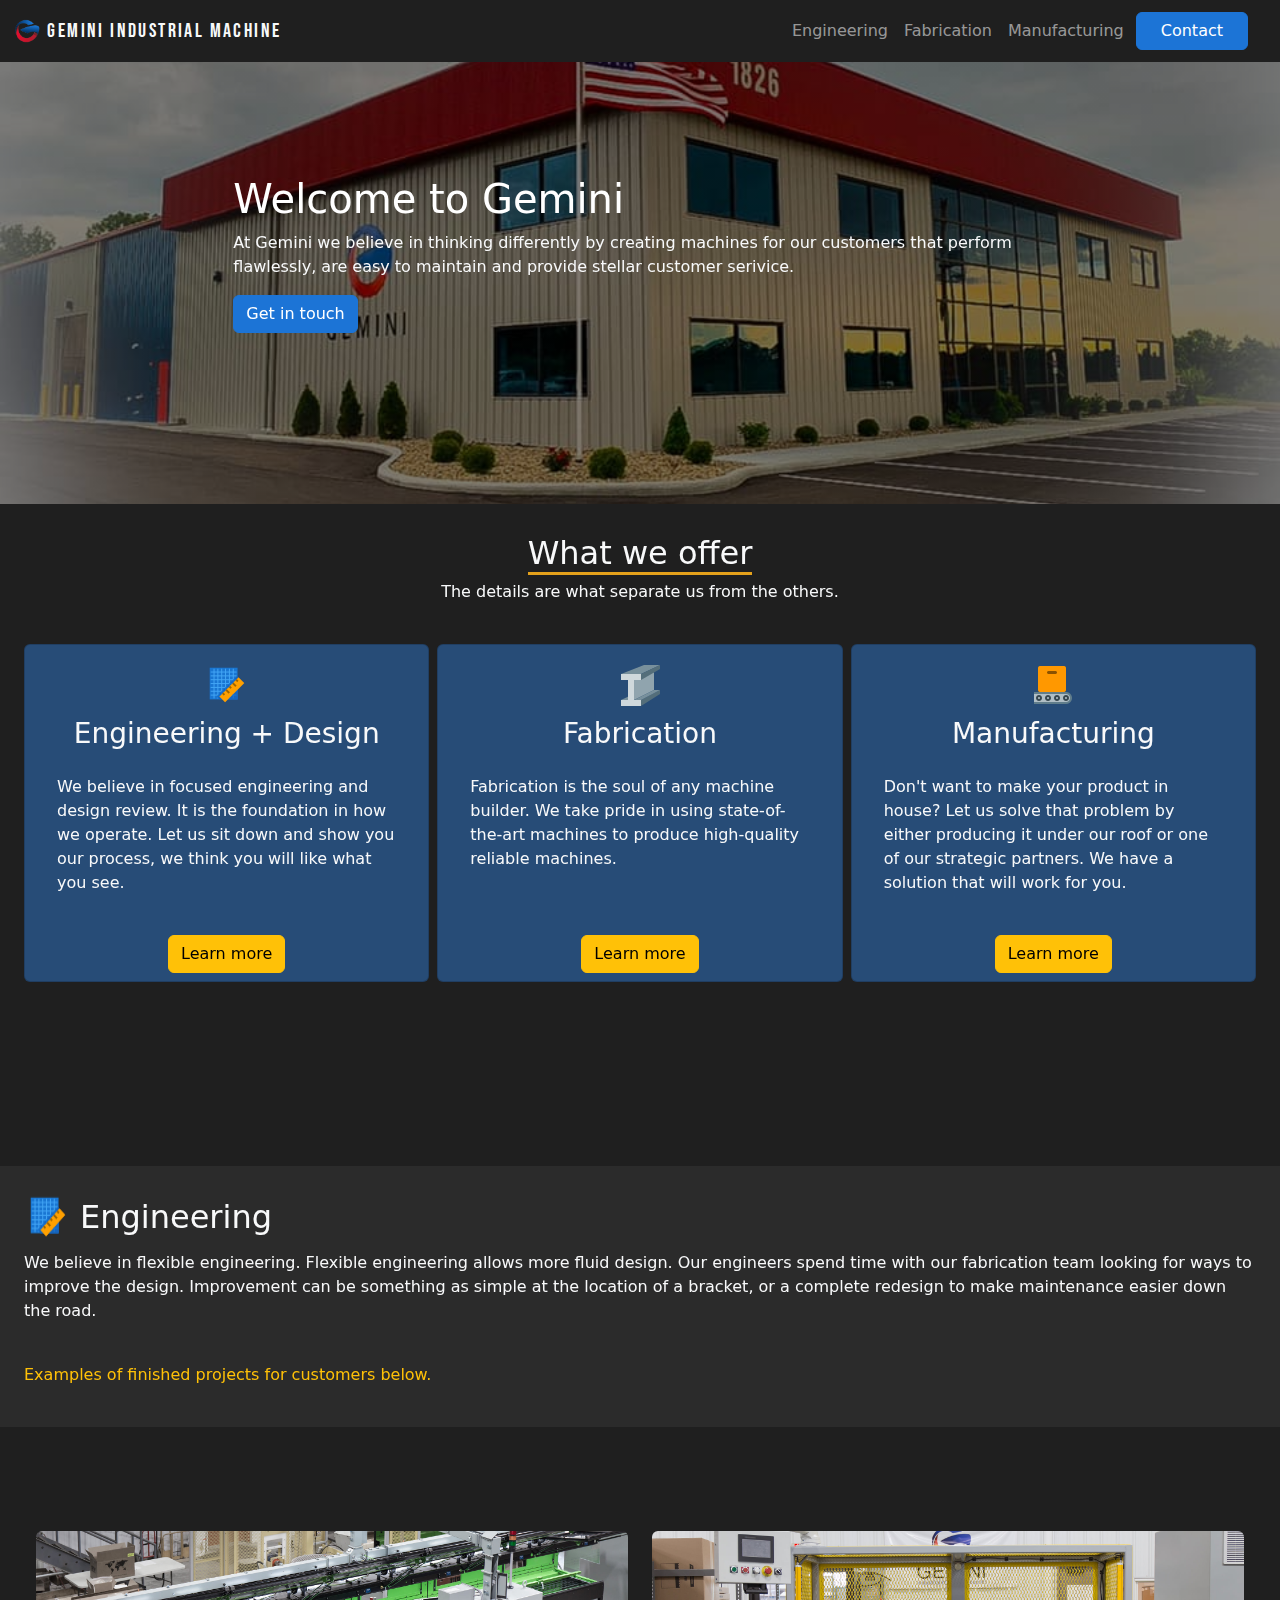
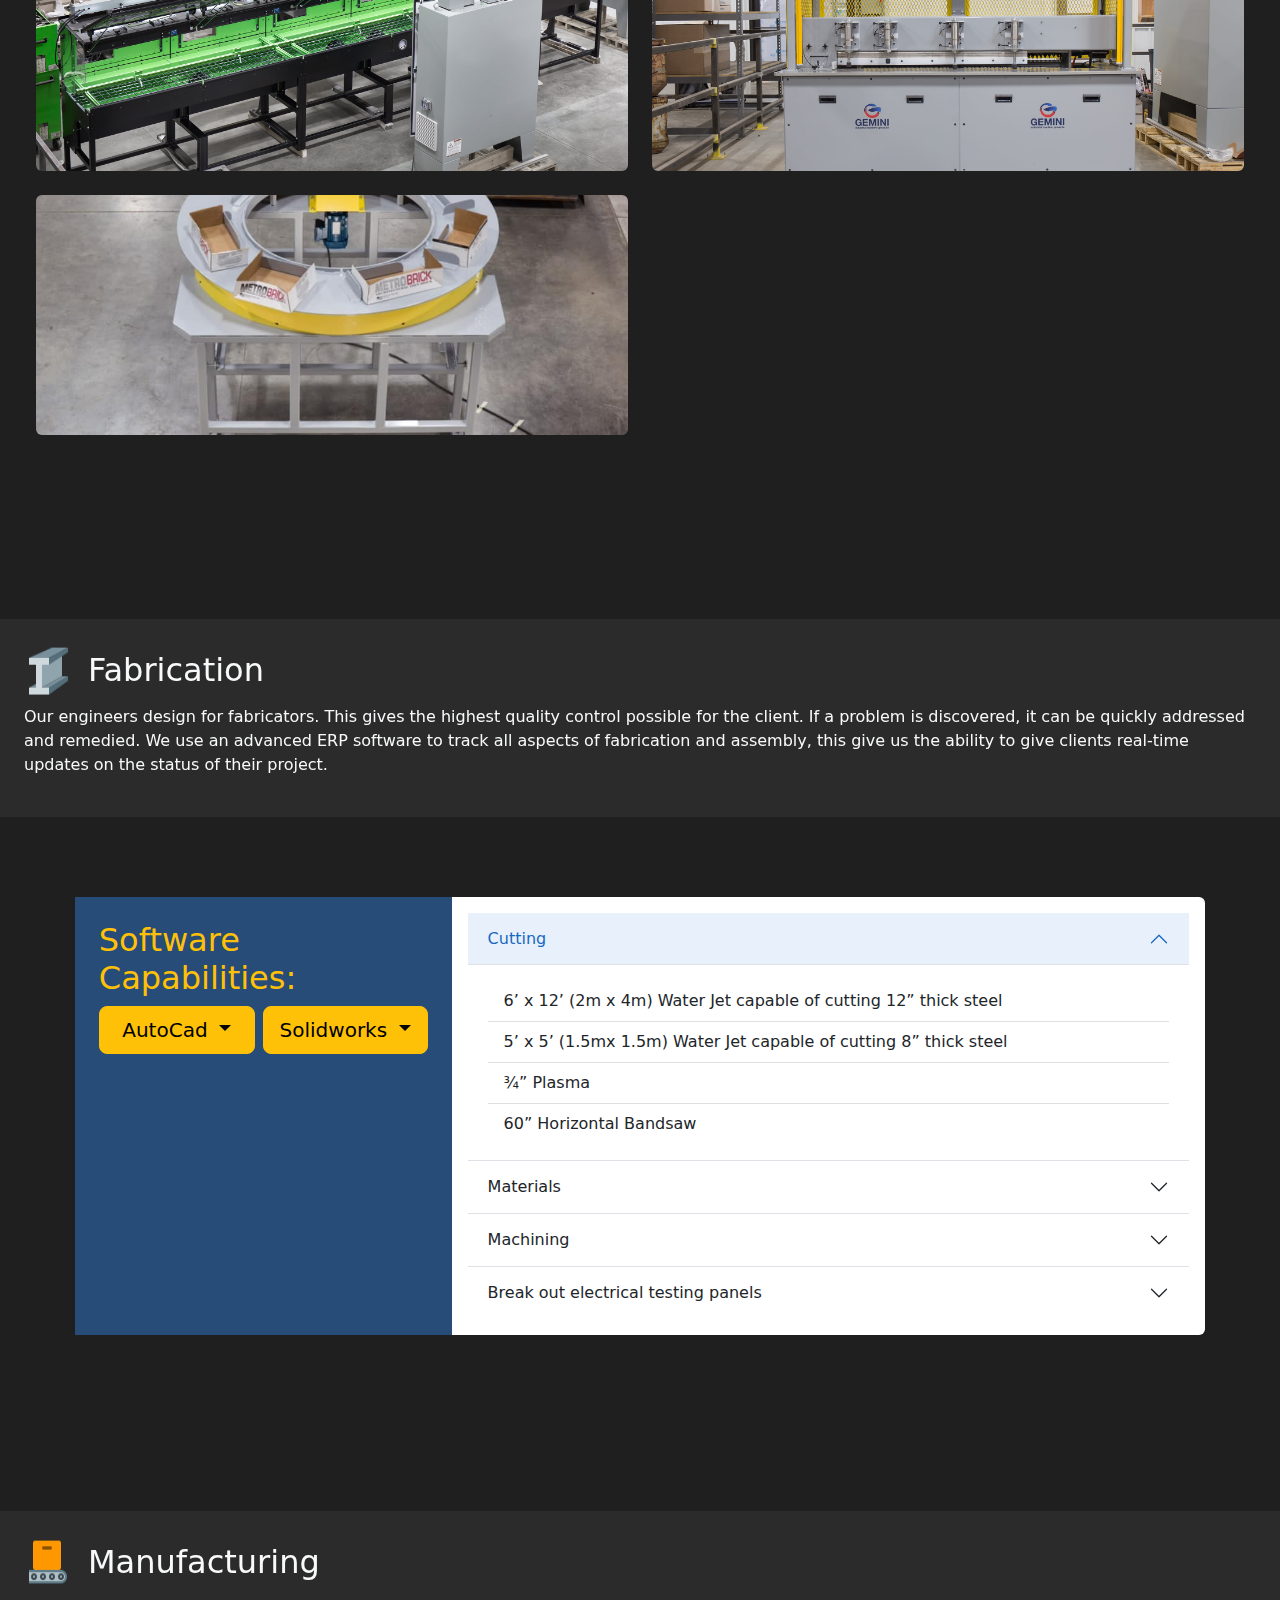
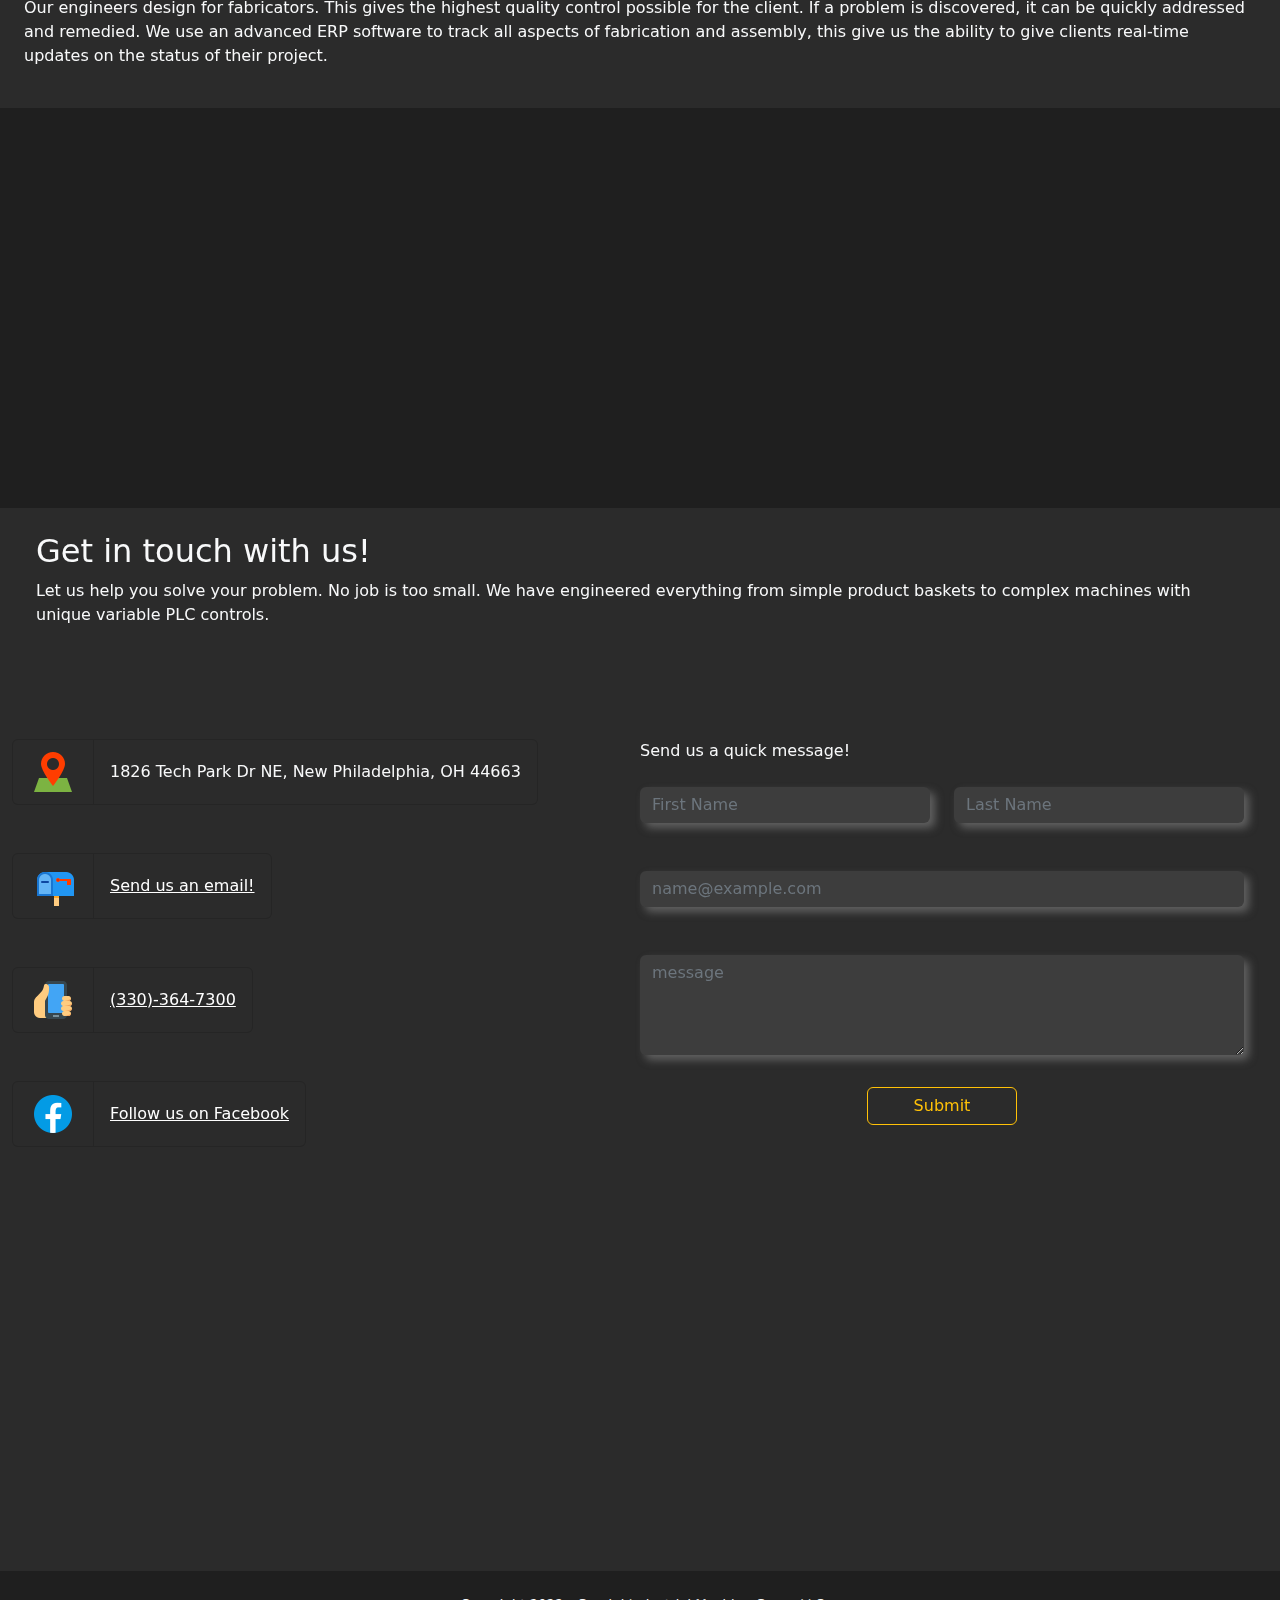
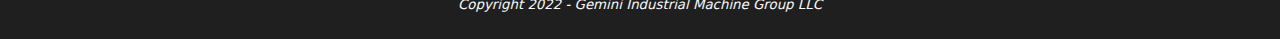
==== commit 0bb97e2f: "Add files via upload" ====
--- a/index.html
+++ b/index.html
@@ -466,7 +466,7 @@
           <form action="https://formsubmit.co/anthonydefine@icloud.com" method="POST" id="messageForm">
             <input type="text" name="_honey" style="display:none">
             <input type="hidden" name="_captcha" value="false">
-            <input type="hidden" name="_next" value="openModal()">
+            <input type="hidden" name="_next" value="">
             <div class="row">
               <div class="col py-4">
                 <div>
@@ -486,7 +486,7 @@
                 <textarea class="form-control" name="Message" placeholder="message" style="height: 100px" required></textarea>
               </div>
             <div class="row mt-2 d-flex justify-content-center">
-              <button class="btn btn-outline-warning" type="submit" style="max-width: 150px;">Submit</button>
+              <button class="btn btn-outline-warning" id="messageSubmit" type="submit" style="max-width: 150px;">Submit</button>
             </div>
           </form>
         </div>
